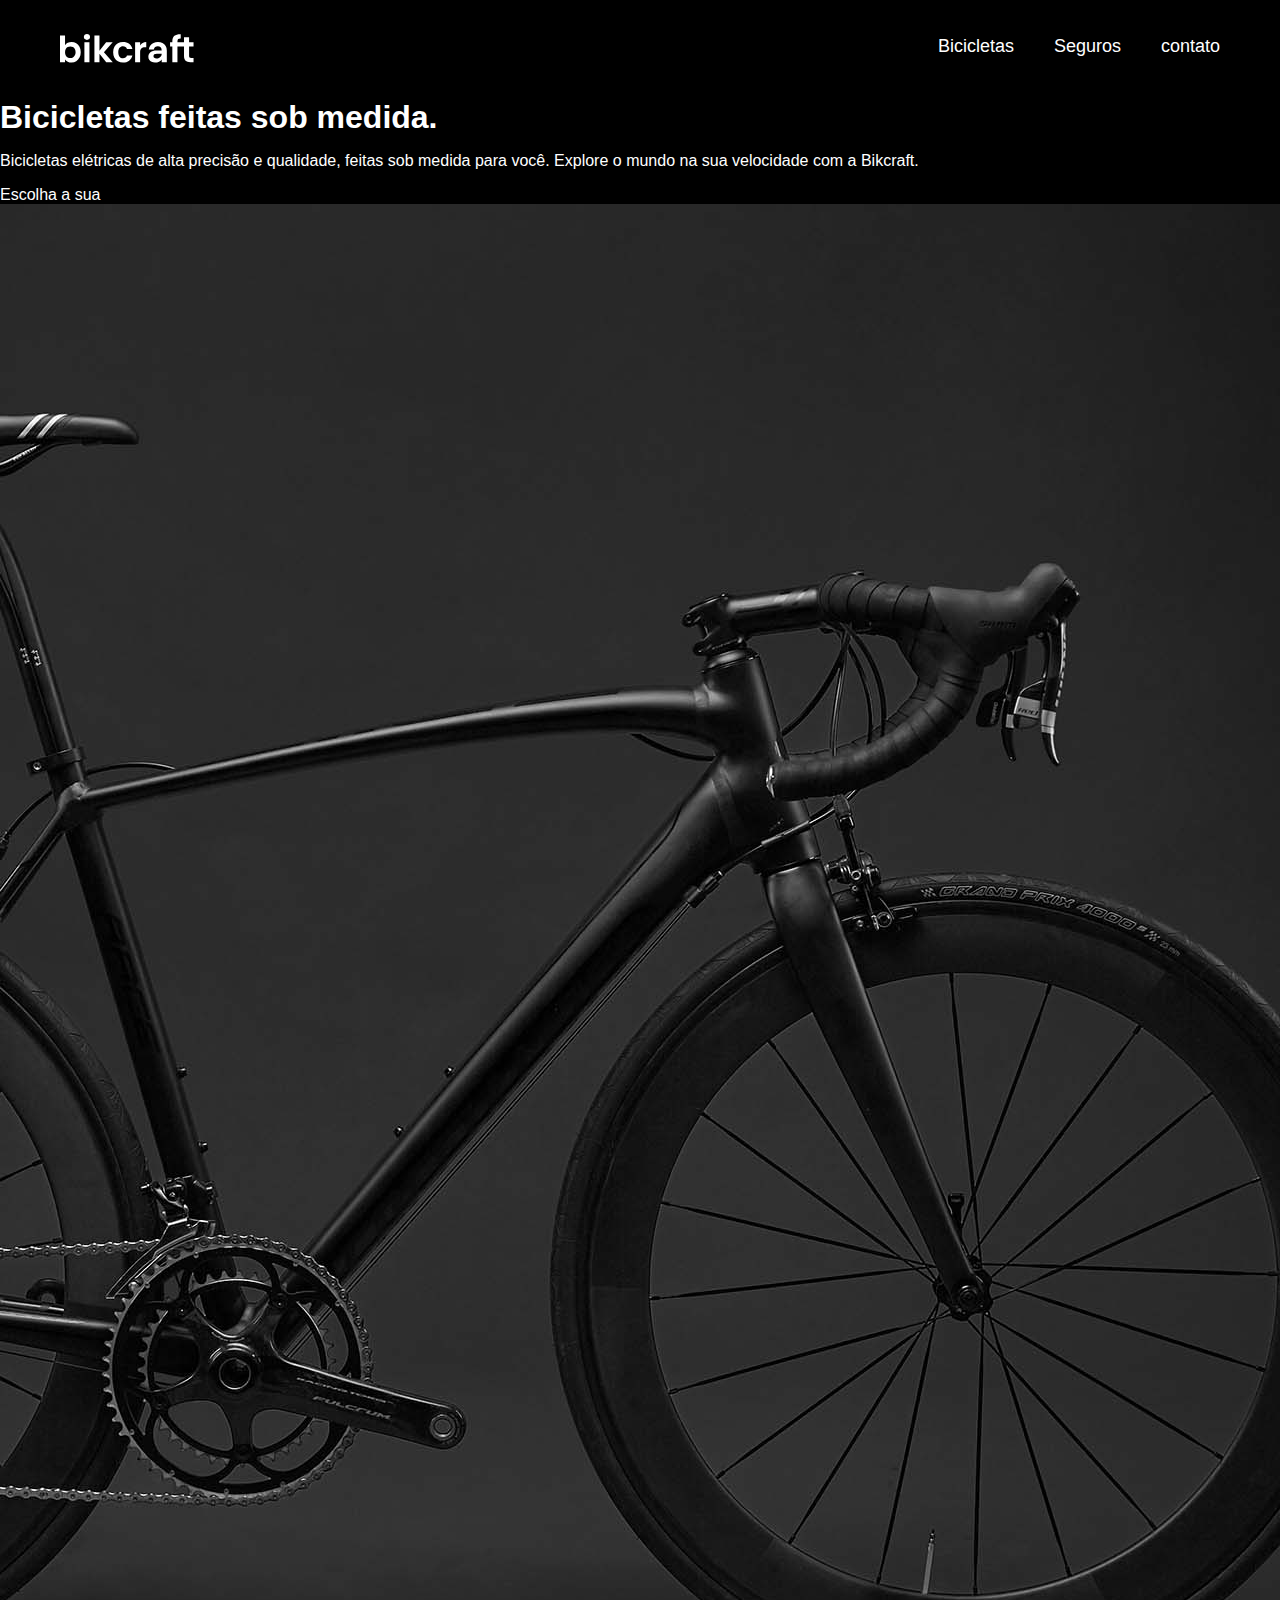
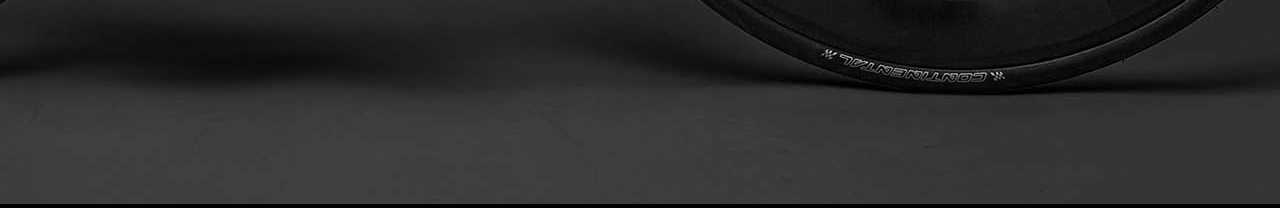
==== index.html @ ace4d719 "primeiro commit" ====
<!DOCTYPE html>
<html lang="pt-br">
<head>
    <meta charset="UTF-8">
    <meta name="viewport" content="width=device-width, initial-scale=1.0">
    <title>bikecraft</title>
    <link rel="stylesheet" href="style.css">
</head>
<body>
    <header class="header-bg">
        <div class="header">
            <a href="index.html">
                <img src="imgs/bikcraft.svg" alt="bikecraft">
            </a>
            <nav aria-label="primaria">
                <ul class="headermenu">
                    <li><a href="">Bicicletas</a></li>
                    <li><a href="">Seguros</a></li>
                    <li><a href="">contato</a></li>
                </ul>
            </nav>
        </div>
    </header>
    <main class="introducao-bg">
        <div class=introduce">
            <h1>Bicicletas feitas sob medida.</h1>
            <p>Bicicletas elétricas de alta precisão e qualidade, feitas sob medida para você. Explore o mundo na sua velocidade com a Bikcraft.</p>
            <a href="">Escolha a sua</a>
            <img src="imgs/introducao.jpg" alt="bicicleta preta">
        </div>
    </main>
</body>
</html>
---- style.css ----
body {
    margin: 0;
    padding: 0;
    font-family: Arial, Helvetica, sans-serif;
}

h1, 
ul{
    margin: 0;
}

a{
    text-decoration: none;
    color: inherit;
}

ul {
    margin: 0px;
    padding: 0px;
    list-style: none;
}

.header-bg {
    background-color: black;
}

.header {
    display: flex;
    justify-content: space-between;
    align-items: center;
    box-sizing: border-box;
    padding: 20px;
    max-width: 1200px;
    margin-left: auto;
    margin-right: auto;
}

.headermenu {
    display: flex;
    flex-wrap: wrap;
    gap: 40px;
}

.headermenu a {
    color: white;
    display: inline-block;
    padding: 16px 0px;
    text-decoration: none;
    font-size: 18px;
    transition: 2s;
}


.headermenu a:after{

    content: "";
    display: block;
    height: 2px;
    width: 0px;
    background-color: #FFBF00;
    margin-top: 4px;
    transition: 0.5s;
}

.headermenu a:hover:after{

    width: 100%;
}



@media (max-width: 1000px) {
    .header {
        flex-direction: column; 
        align-items: flex-start;
    }

    .headermenu {
        flex-direction: row;
        gap: 20px; 
    }

}

.introducao-bg{
    background-color: black;
    color: white;
}


.introduce {

    display: grid;
    grid-template-columns: 1fr 1fr;
    gap: 0px 40px;
}


.introduce p{
    
}
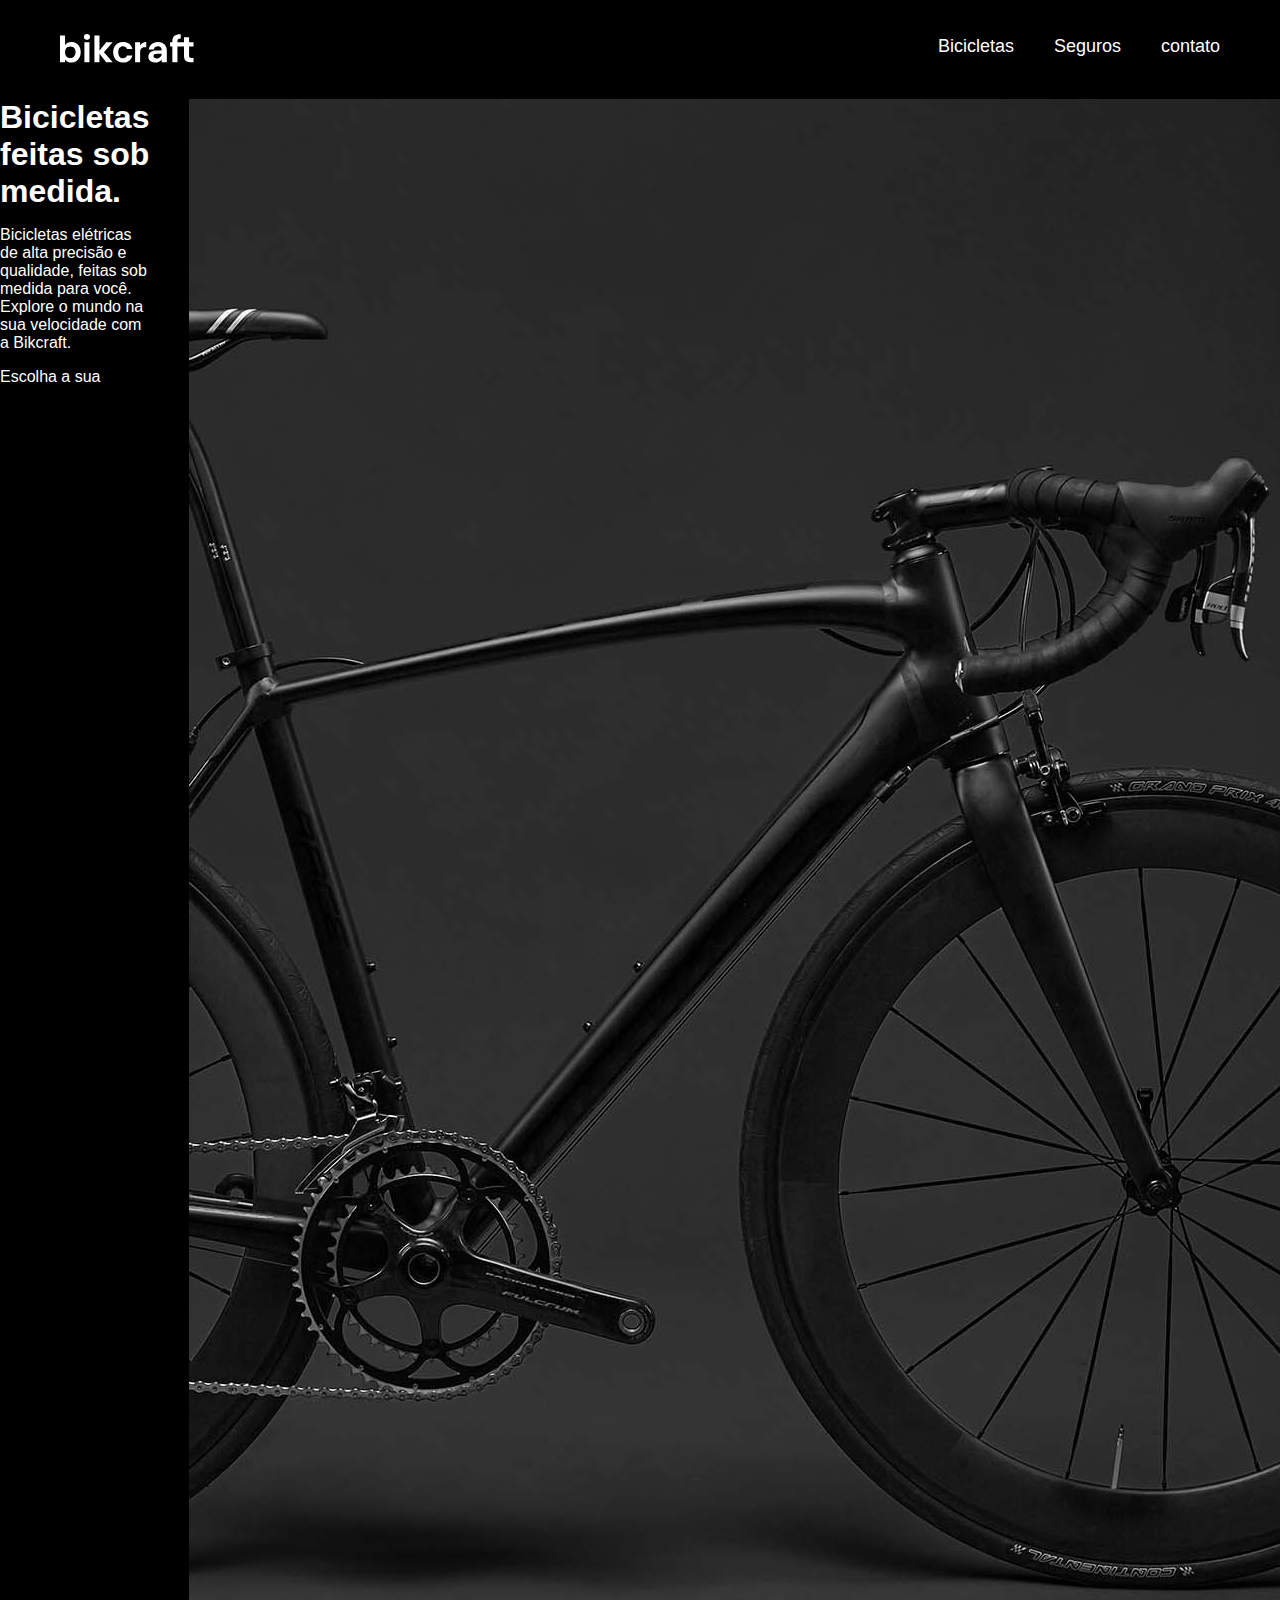
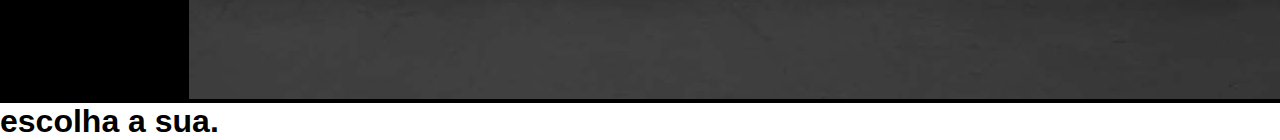
==== commit 4b34a7e2: "Update index.html" ====
--- a/index.html
+++ b/index.html
@@ -22,12 +22,19 @@
         </div>
     </header>
     <main class="introducao-bg">
-        <div class=introduce">
-            <h1>Bicicletas feitas sob medida.</h1>
+        <div class="introduce">
+            <div class="introduce-content">
+            <h1>Bicicletas feitas sob medida<span>.</span></h1>
             <p>Bicicletas elétricas de alta precisão e qualidade, feitas sob medida para você. Explore o mundo na sua velocidade com a Bikcraft.</p>
             <a href="">Escolha a sua</a>
+            </div>
+            <div>
             <img src="imgs/introducao.jpg" alt="bicicleta preta">
-        </div>
+            </div>
+      </div>       
     </main>
+
+    <h1 class="bigtext">escolha a sua.</h1>
+
 </body>
-</html>+</html>
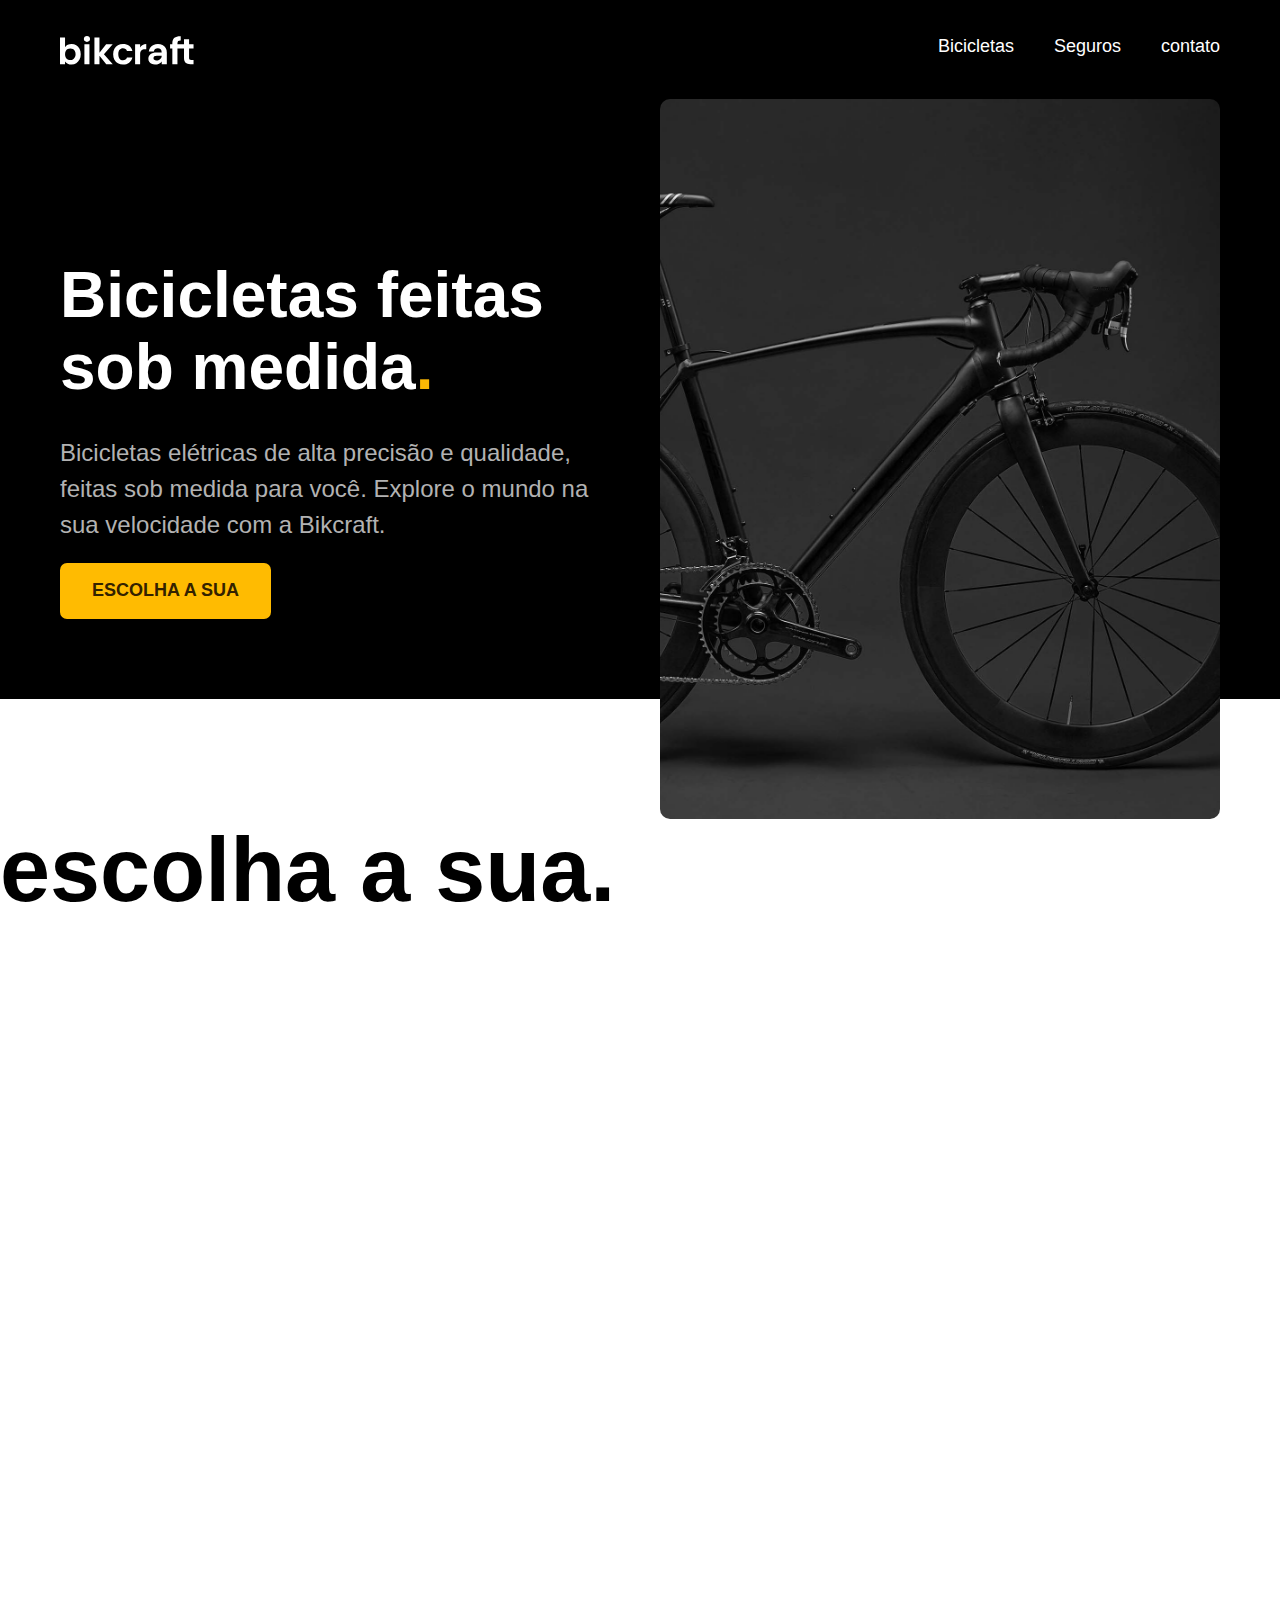
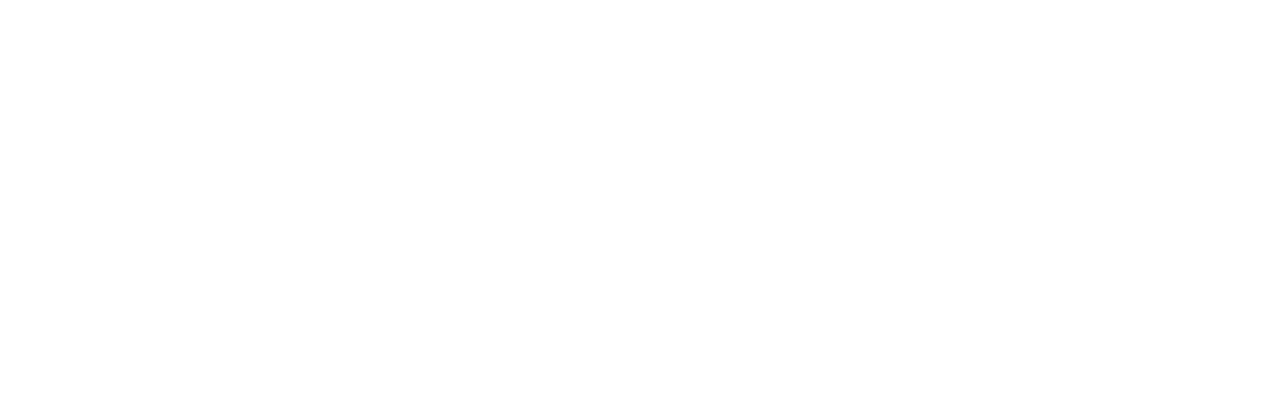
==== commit ec0db4c1: "Update index.html" ====
--- a/index.html
+++ b/index.html
@@ -33,8 +33,8 @@
             </div>
       </div>       
     </main>
-
+      <article>
     <h1 class="bigtext">escolha a sua.</h1>
-
+      </article>
 </body>
 </html>
--- a/style.css
+++ b/style.css
@@ -2,11 +2,13 @@
     margin: 0;
     padding: 0;
     font-family: Arial, Helvetica, sans-serif;
+    height: 2000px;
 }
 
 h1, 
-ul{
-    margin: 0;
+ul,
+p{
+    margin: 0px;
 }
 
 a{
@@ -23,7 +25,11 @@
 .header-bg {
     background-color: black;
 }
+img{
+    max-width: 100%;
+    display: block;
 
+}
 .header {
     display: flex;
     justify-content: space-between;
@@ -85,6 +91,7 @@
 .introducao-bg{
     background-color: black;
     color: white;
+    box-shadow: inset 0 -120px rgb(255, 255, 255);
 }
 
 
@@ -93,9 +100,74 @@
     display: grid;
     grid-template-columns: 1fr 1fr;
     gap: 0px 40px;
+    max-width: 1200px;
+    box-sizing: border-box;
+    padding-left: 20px;
+    padding-right: 20px;
+    margin-right: auto;
+    margin-left: auto;
+}
+
+.introduce p 
+.introduce p{
+
+    grid-column: 1;
+}
+
+.introduce img{
+    grid-row: 1/3;
+    grid-column:2 ;
+    border-radius: 10px;
+}
+
+.introduce img{
+    
+    height: 100%;
+    object-fit: cover;
+}
+
+.introducao-img{
+    margin-bottom: -120px;
 }
 
 
+.introduce-content{
+    align-self: end;
+    padding-bottom: 200px;
+    margin-top: 160px;
+}
+
+.introduce h1{
+    margin-bottom: 32px;
+    font-size: 64px;
+    line-height: 1.125;
+}
+
+.introduce span{
+    color: #FBB704;
+}
+
 .introduce p{
-    
+    margin-bottom: 20px;
+    font-size: 24px;
+    line-height: 1.5;
+    color: #B2B2B2;
 }
+
+.introduce a{
+
+    display: inline-block;
+    padding: 16px 32px;
+    background-color: #FFBB01;
+    border-radius: 7px;
+    color: #332200;
+    box-shadow:  0 1px 2px 0px rgb(0,0,0,0.1);
+    text-transform: uppercase;
+    font-size: 18px;
+    line-height: 1.33;
+    font-weight: bold;
+}
+
+.bigtext{
+    font-size: 90px;
+}
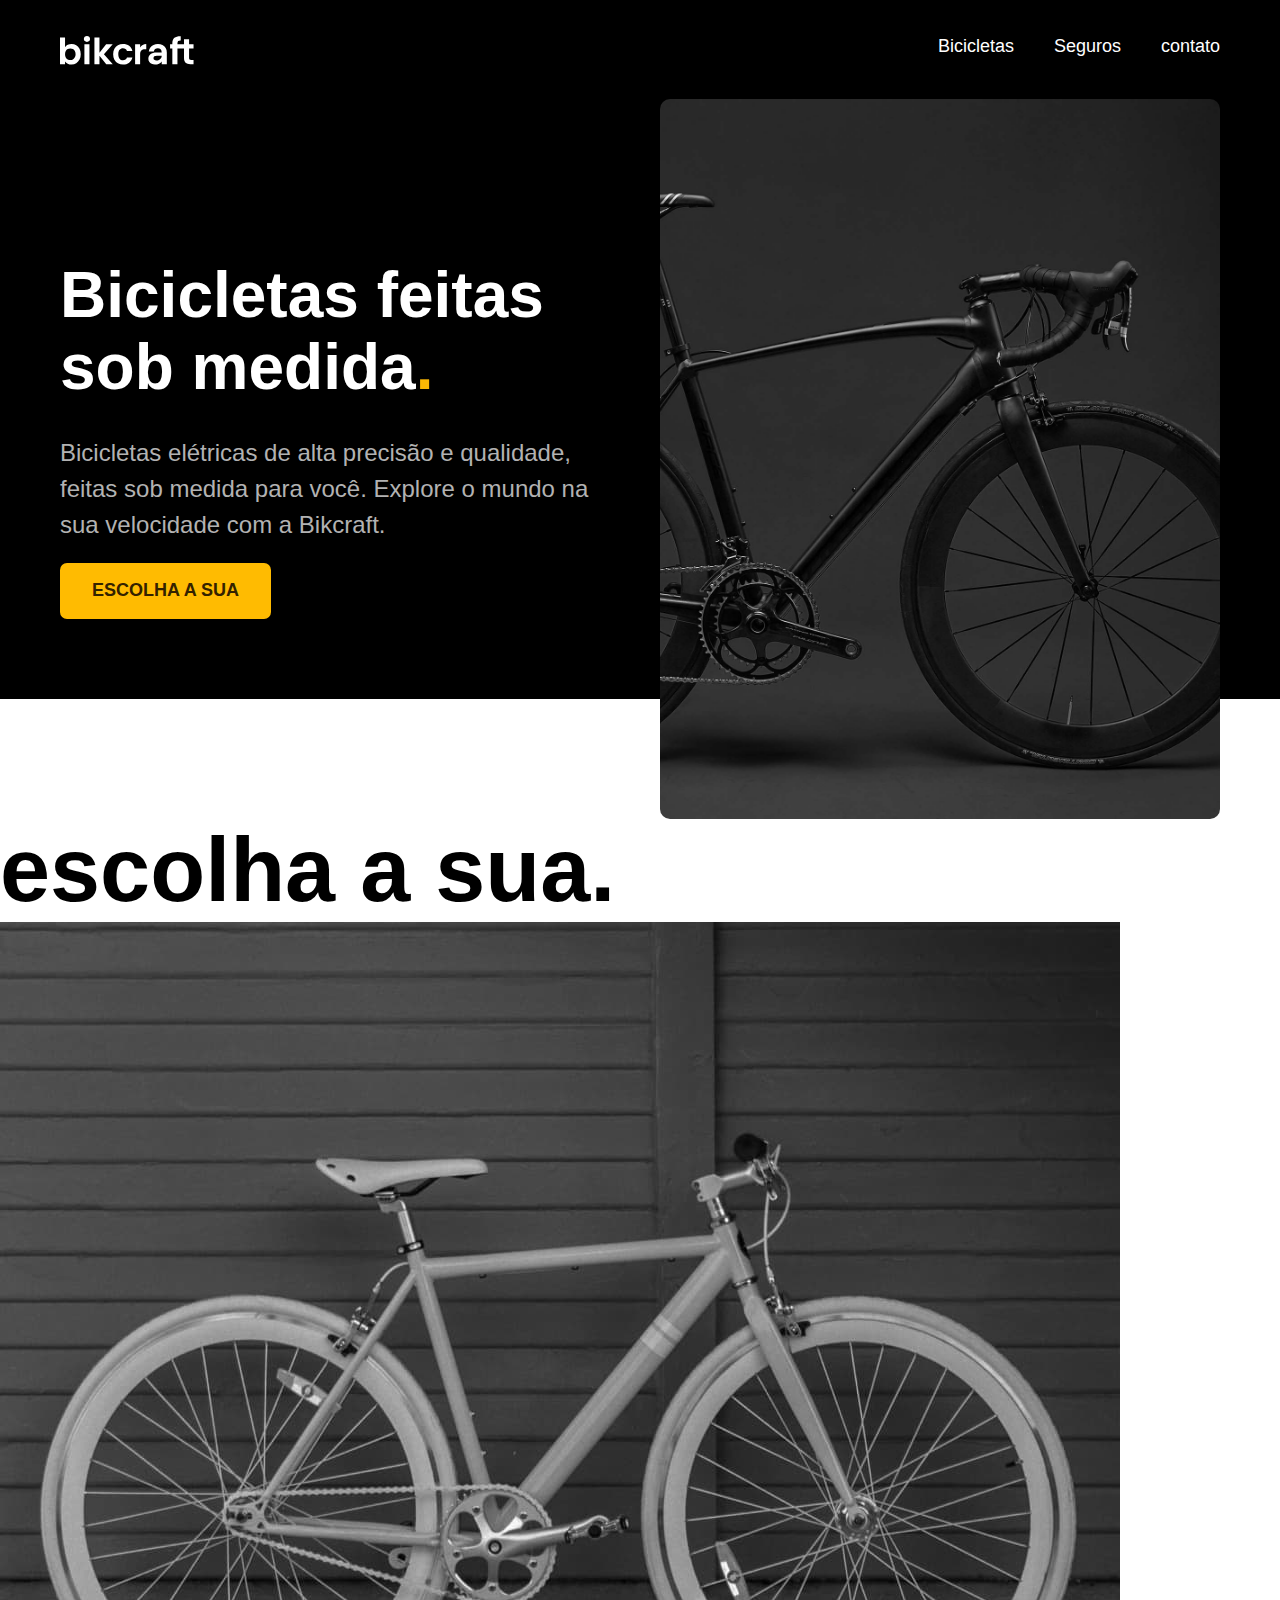
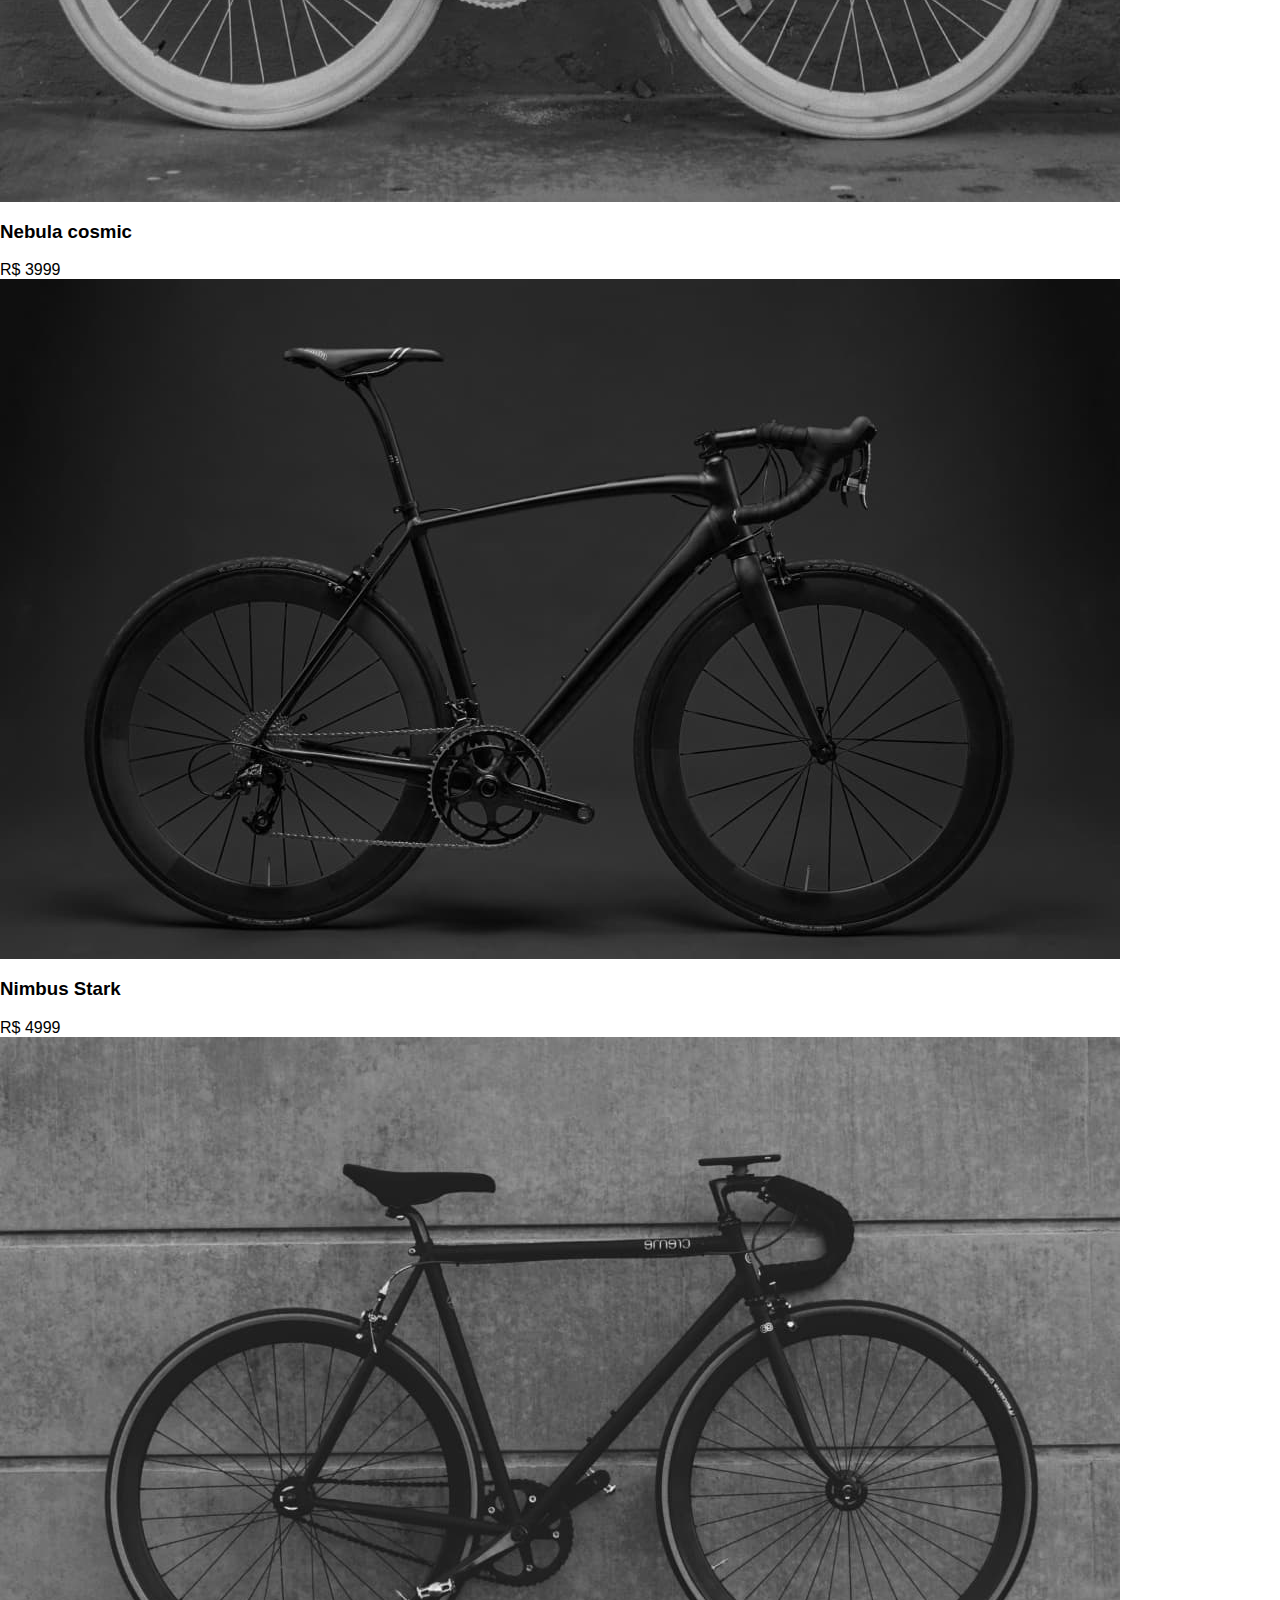
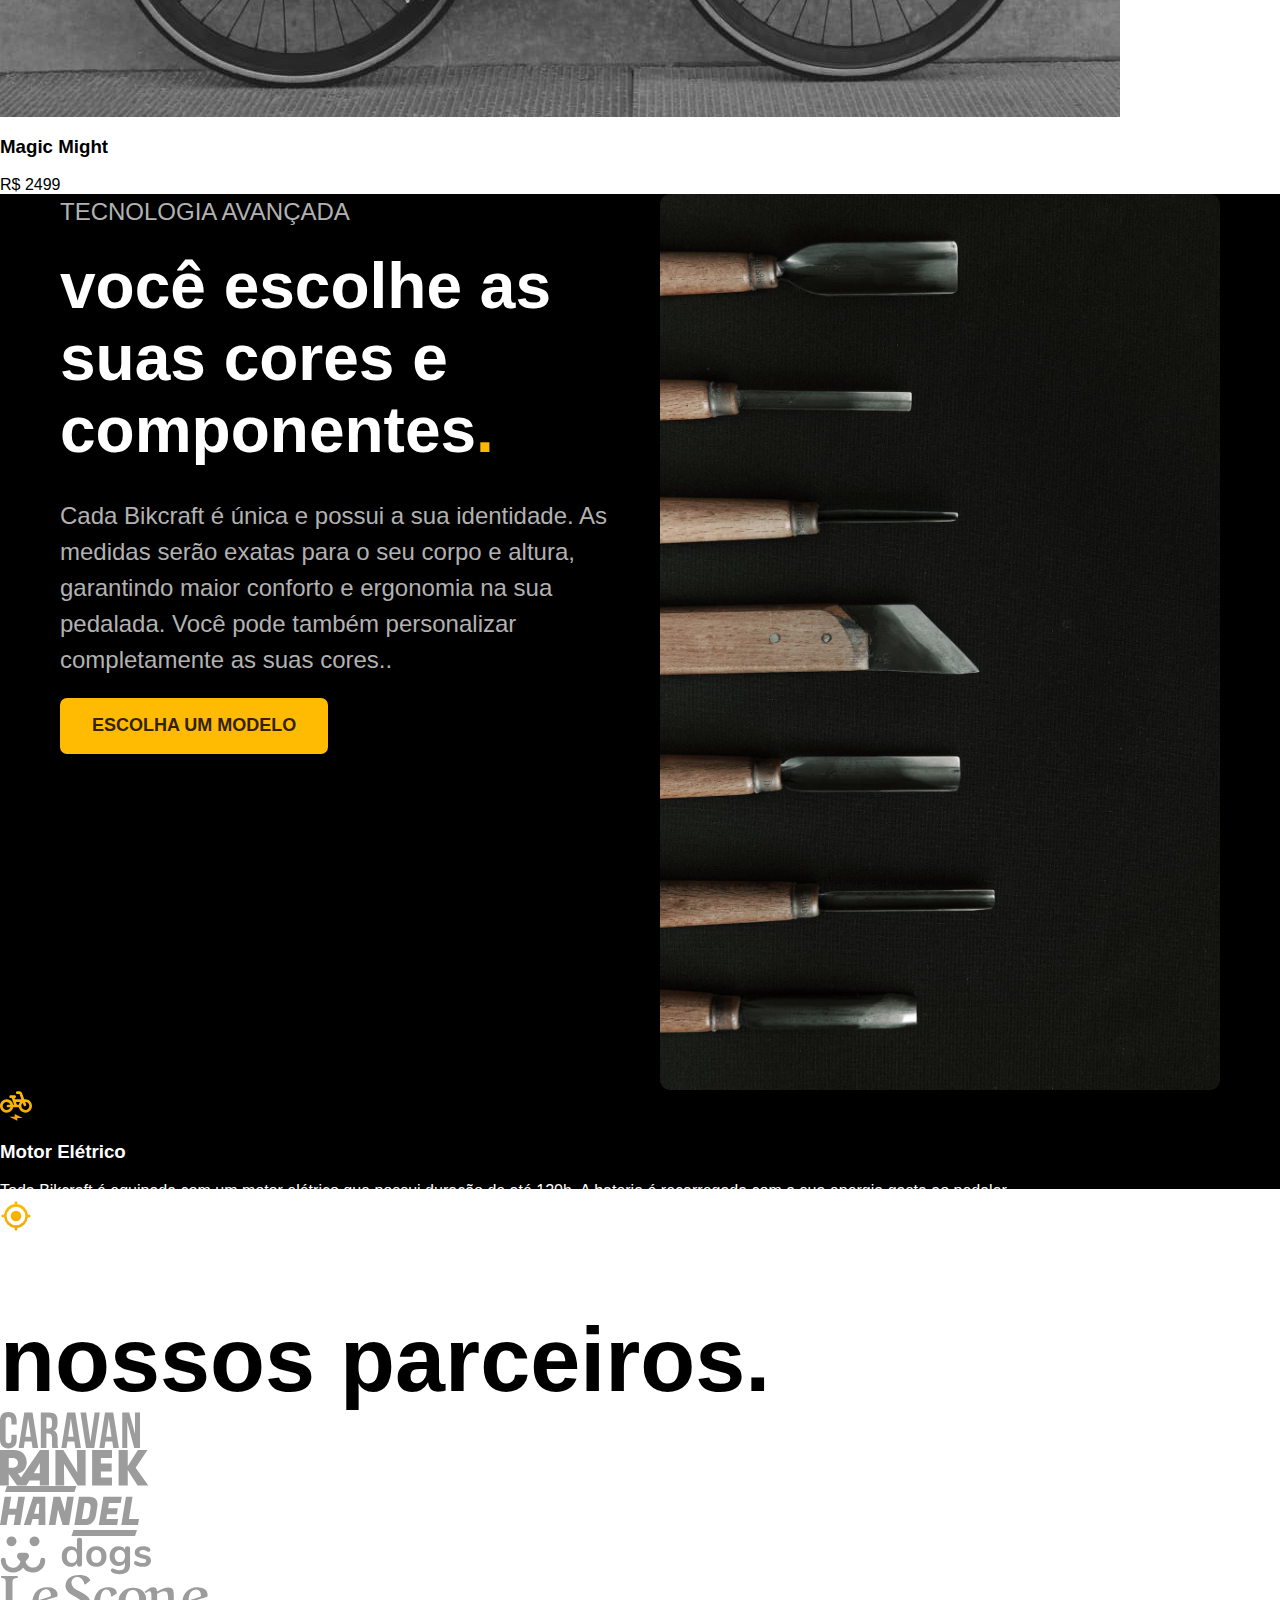
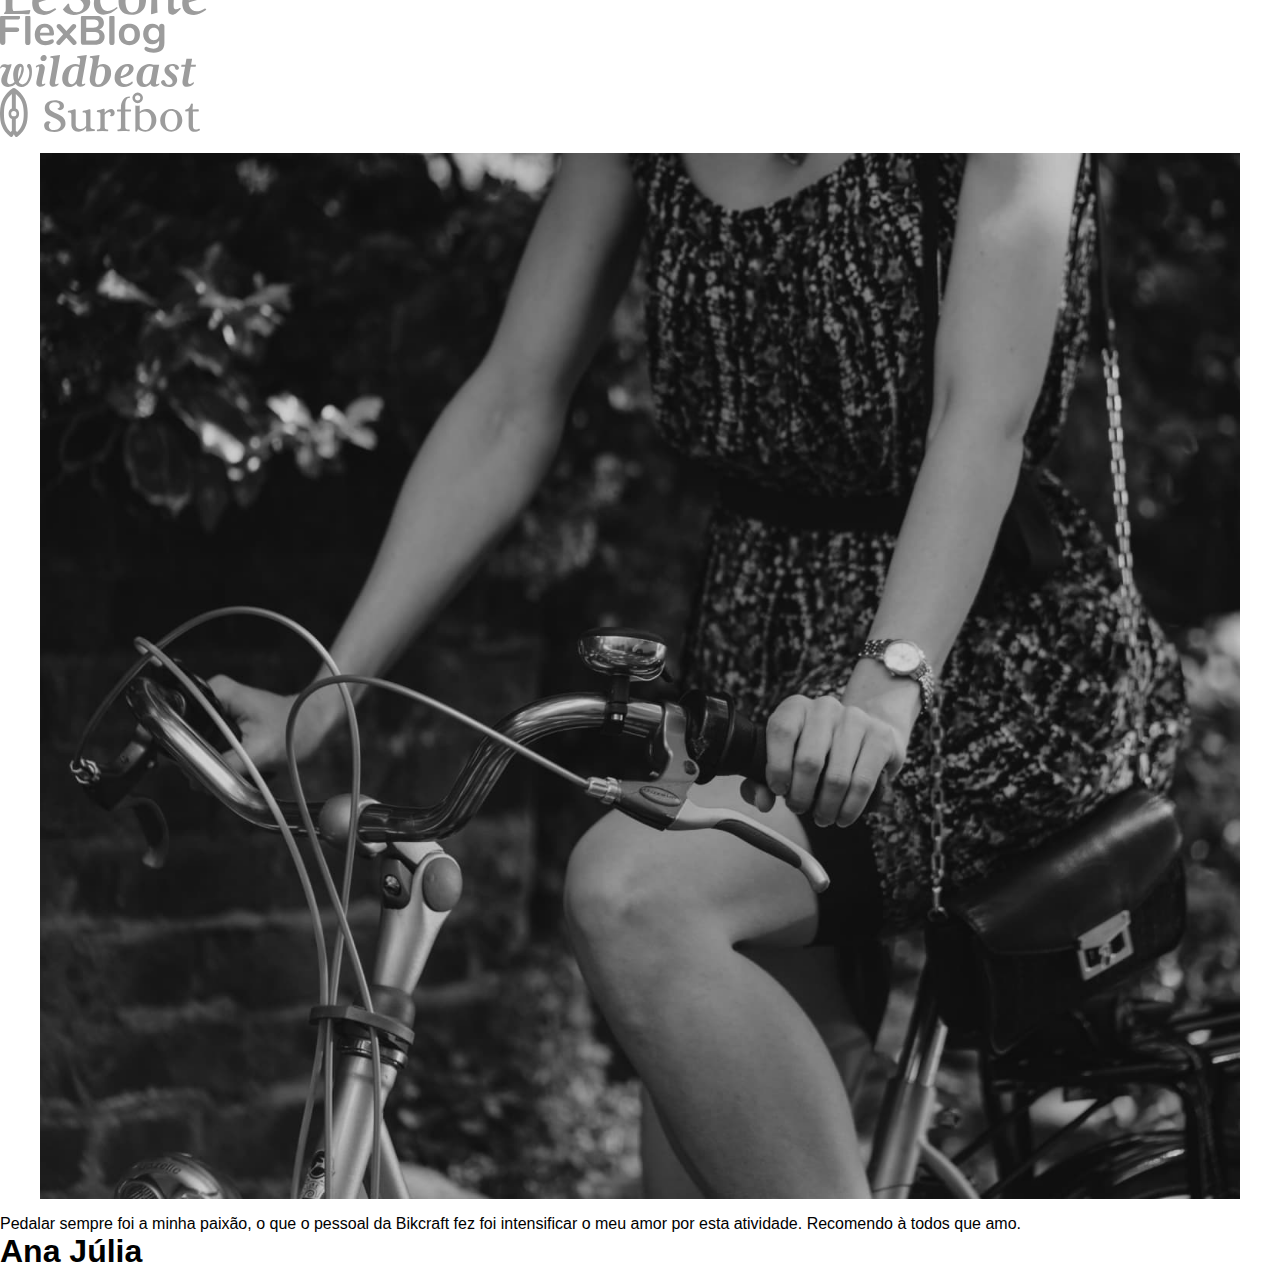
==== commit 9d6d0e9e: "update pagina inicial" ====
--- a/index.html
+++ b/index.html
@@ -34,7 +34,85 @@
       </div>       
     </main>
       <article>
-    <h1 class="bigtext">escolha a sua.</h1>
+    <h1 class="bigtext">escolha a sua<span>.</span></h1>
       </article>
+      <div class="bicicletas">
+      <ul>
+        <li>
+            <a href="#">
+                <img src="/imgs/nimbus3.jpg" alt="bicicleta preta magic" >
+                <h3 class="mediantext"><span></span>Nebula cosmic</h3>
+                <span class="font-2-m cor-8">R$ 3999</span>
+            </a>
+        </li>
+      </ul>
+      <ul>
+        <li>
+            <a href="#">
+                <img src="/imgs/nimbus.jpg" alt="bicicleta preta magic" >
+                <h3 class="mediantext"><span></span>Nimbus Stark</h3>
+                <span class="font-2-m cor-8">R$ 4999</span>
+            </a>
+        </li>
+      </ul>
+      <ul>
+        <li>
+            <a href="#">
+                <img src="/imgs/magic.jpg" alt="bicicleta preta magic" >
+                <h3 class="mediantext"><span></span>Magic Might</h3>
+                <span class="font-2-m cor-8">R$ 2499</span>
+            </a>
+        </li>
+      </ul>
+    </div>
+    <div class="tecavancada">
+        <main class="introducao-bg">
+            <div class="introduce">
+                <div class="introduce-contenttec">
+                <p>TECNOLOGIA AVANÇADA</p>
+                <h1>você escolhe as suas cores e componentes<span>.</span></h1>
+                <p>Cada Bikcraft é única e possui a sua identidade. As medidas serão exatas para o seu corpo e altura, garantindo maior conforto e ergonomia na sua pedalada. Você pode também personalizar completamente as suas cores..</p>
+                <a href="">ESCOLHA UM MODELO</a>
+                </div>
+                <div>
+                <img src="imgs/tecnologia.jpg" alt="bicicleta preta">
+                </div>    
+          </div>   
+          <div class="features-container">
+            <div class="feature">
+                <img src="imgs/eletrica.svg" alt="Motor Elétrico">
+                <h3>Motor Elétrico</h3>
+                <p>
+                    Toda Bikcraft é equipada com um motor elétrico que possui duração de até 120h. A bateria é recarregada com a sua energia gasta ao pedalar.
+                </p>
+            </div>
+            <div class="feature">
+                <img src="imgs/rastreador.svg" alt="Rastreador">
+                <h3>Rastreador</h3>
+                <p>
+                    Sabemos o quão preciosa é a sua Bikcraft, por isso adicionamos rastreadores e sistemas anti-furto para garantir o seu sossego.
+                </p>
+            </div>
+        </div>        
+        </main>
+    </div>
+    <h1 class="bigtext">nossos parceiros<span>.</span></h1>
+    <div class="image-gallery">
+        <img src="imgs/caravan.svg" alt="Caravan">
+        <img src="imgs/ranek.svg" alt="Ranek">
+        <img src="imgs/handel.svg" alt="Handel">
+        <img src="imgs/dogs.svg" alt="Dogs">
+        <img src="imgs/lescone.svg" alt="Lescone">
+        <img src="imgs/flexblog.svg" alt="Flexblog">
+        <img src="imgs/wildbeast.svg" alt="Wildbeast">
+        <img src="imgs/surfbot.svg" alt="Surfbot">
+    </div>
+    <div class="depoimento">
+        <figure>
+            <img src="imgs/depoimento.jpg" alt="mulher em uma bicicleta">
+        </figure>
+        <p>Pedalar sempre foi a minha paixão, o que o pessoal da Bikcraft fez foi intensificar o meu amor por esta atividade. Recomendo à todos que amo.</p>
+        <h1>Ana Júlia</h1>
+    </div>
 </body>
 </html>
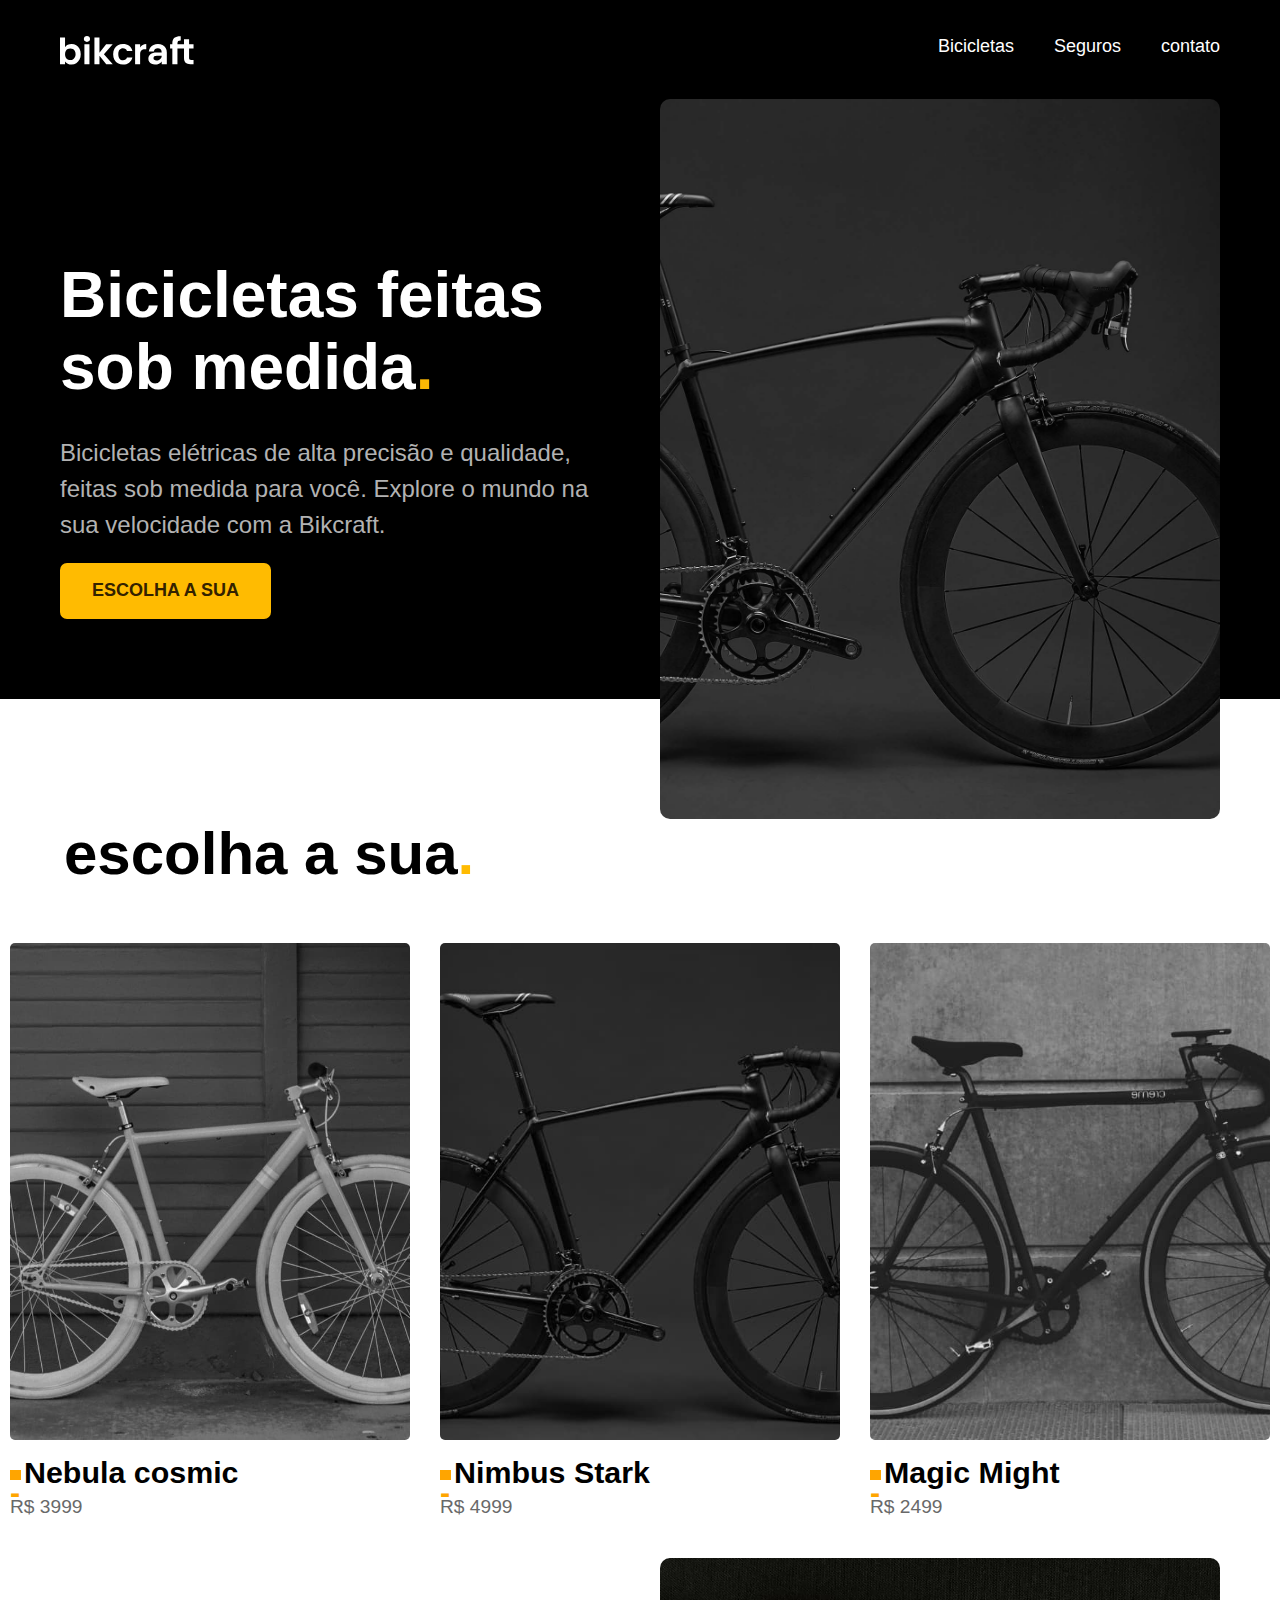
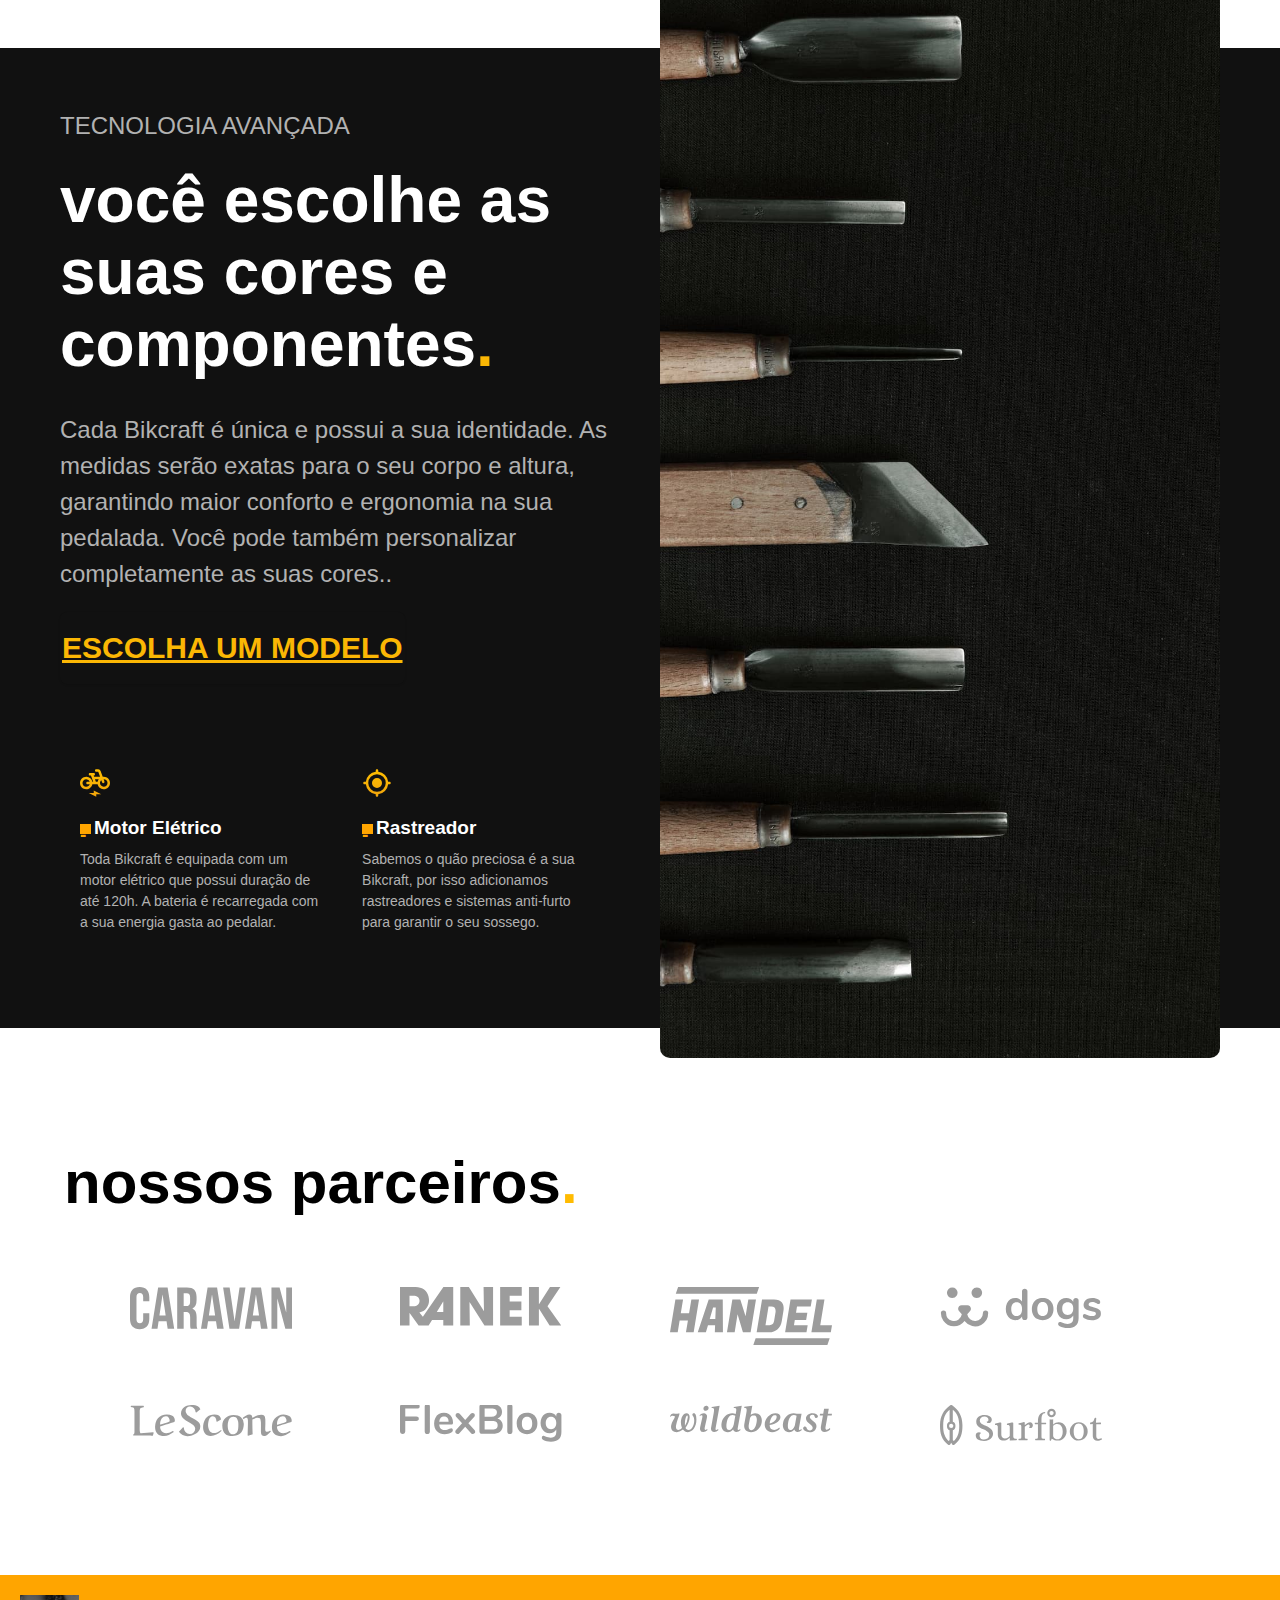
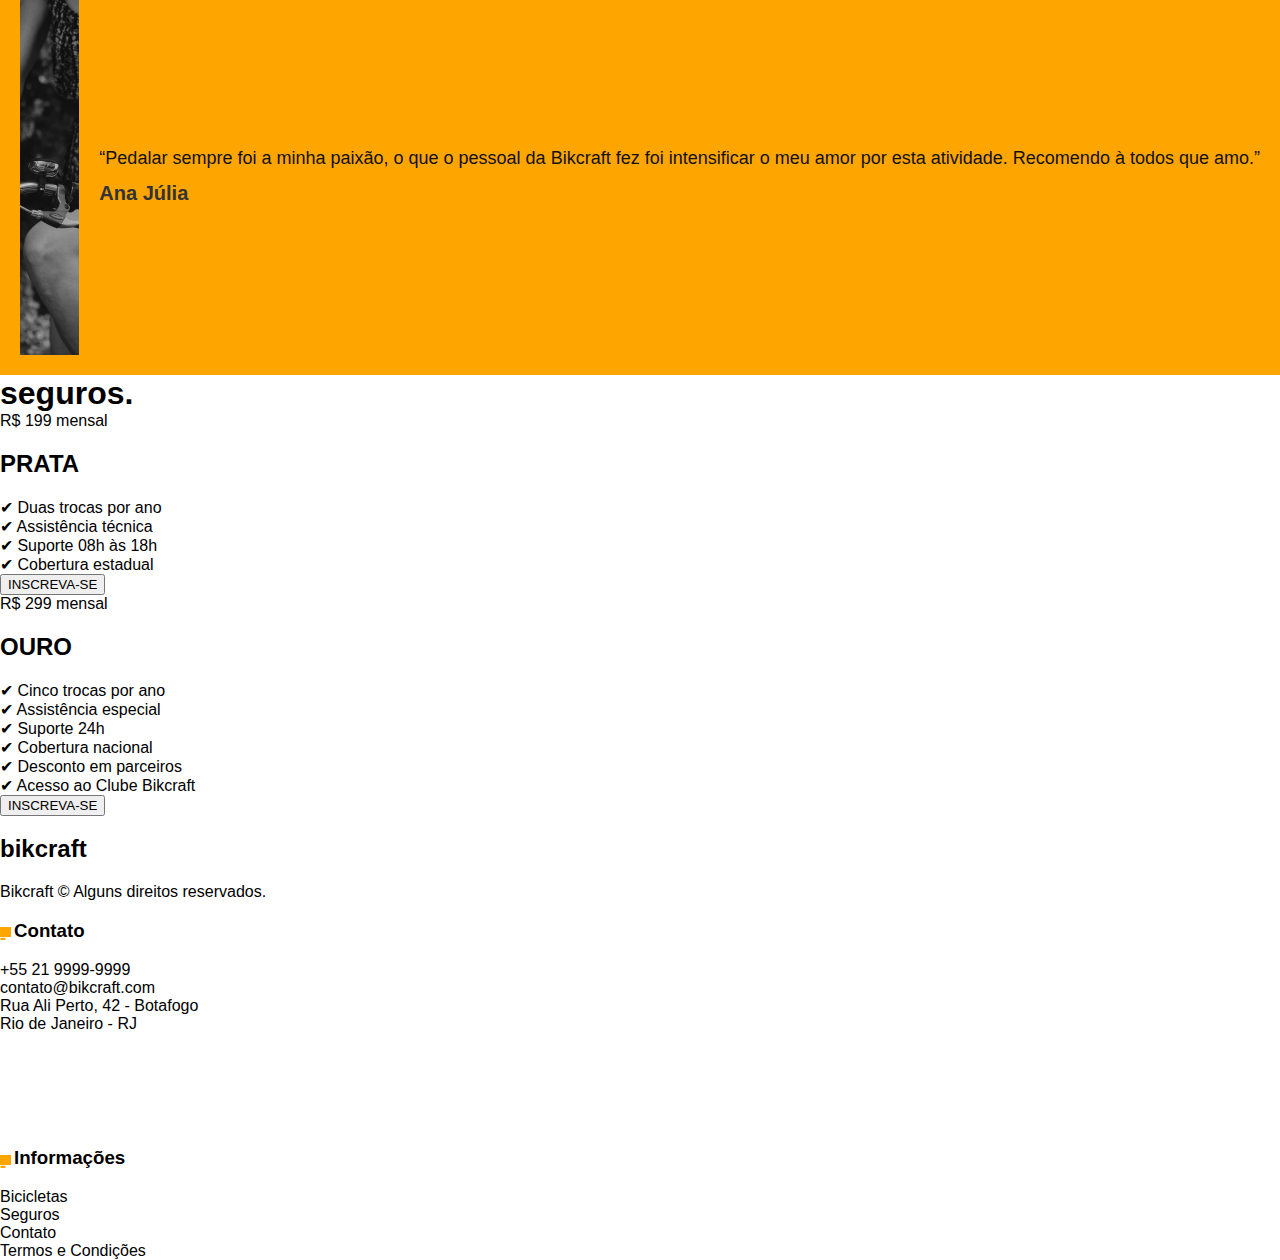
==== commit 20b19269: "Update index.html" ====
--- a/index.html
+++ b/index.html
@@ -109,10 +109,76 @@
     </div>
     <div class="depoimento">
         <figure>
-            <img src="imgs/depoimento.jpg" alt="mulher em uma bicicleta">
+            <img src="imgs/depoimento.jpg" alt="mulher em uma bicicleta" >
         </figure>
-        <p>Pedalar sempre foi a minha paixão, o que o pessoal da Bikcraft fez foi intensificar o meu amor por esta atividade. Recomendo à todos que amo.</p>
-        <h1>Ana Júlia</h1>
-    </div>
+        <div class="texto">
+            <p>“Pedalar sempre foi a minha paixão, o que o pessoal da Bikcraft fez foi intensificar o meu amor por esta atividade. Recomendo à todos que amo.”</p>
+            <h1>Ana Júlia</h1>
+        </div>
+    </div>    
+    <section class="planos">
+        <h1 class="titulo">seguros<span>.</span></h1>
+        <div class="container">
+            <div class="plano prata">
+                <p class="preco">R$ 199 <span>mensal</span></p>
+                <h2>PRATA</h2>
+                <ul>
+                    <li><span>✔</span> Duas trocas por ano</li>
+                    <li><span>✔</span> Assistência técnica</li>
+                    <li><span>✔</span> Suporte 08h às 18h</li>
+                    <li><span>✔</span> Cobertura estadual</li>
+                </ul>
+
+                <button class="botao">INSCREVA-SE</button>
+            </div>
+            <div class="plano ouro">
+                <p class="preco">R$ 299 <span>mensal</span></p>
+                <h2>OURO</h2>
+                
+                <ul>
+                    <li><span>✔</span> Cinco trocas por ano</li>
+                    <li><span>✔</span> Assistência especial</li>
+                    <li><span>✔</span> Suporte 24h</li>
+                    <li><span>✔</span> Cobertura nacional</li>
+                    <li><span>✔</span> Desconto em parceiros</li>
+                    <li><span>✔</span> Acesso ao Clube Bikcraft</li>
+                </ul>
+                
+                <button class="botao destaque">INSCREVA-SE</button>
+            </div>
+        </div>
+    </section>
+    <footer class="footer">
+        <link rel="stylesheet" href="footer.css">
+        <div class="container2">
+          <div class="footer-section">
+            <h2 class="footer-logo">bikcraft</h2>
+            <p>Bikcraft © Alguns direitos reservados.</p>
+          </div>
+          <div class="footer-section">
+            <h3>Contato</h3>
+            <ul>
+              <li>+55 21 9999-9999</li>
+              <li><a href="mailto:contato@bikcraft.com">contato@bikcraft.com</a></li>
+              <li>Rua Ali Perto, 42 - Botafogo</li>
+              <li>Rio de Janeiro - RJ</li>
+            </ul>
+            <div class="social-icons">
+              <a href="#"><img src="imgs/instagram.svg" alt="Instagram"></a>
+              <a href="#"><img src="imgs/facebook.svg" alt="Facebook"></a>
+              <a href="#"><img src="imgs/youtube.svg" alt="YouTube"></a>
+            </div>
+          </div>
+          <div class="footer-section">
+            <h3>Informações</h3>
+            <ul>
+              <li><a href="#">Bicicletas</a></li>
+              <li><a href="#">Seguros</a></li>
+              <li><a href="#">Contato</a></li>
+              <li><a href="#">Termos e Condições</a></li>
+            </ul>
+          </div>
+        </div>
+      </footer> 
 </body>
 </html>
--- a/style.css
+++ b/style.css
@@ -5,7 +5,7 @@
     height: 2000px;
 }
 
-h1, 
+h1,  
 ul,
 p{
     margin: 0px;
@@ -87,7 +87,6 @@
     }
 
 }
-
 .introducao-bg{
     background-color: black;
     color: white;
@@ -169,5 +168,279 @@
 }
 
 .bigtext{
-    font-size: 90px;
-}
+    font-size: 70px;
+    margin-left: 5%;
+}
+
+.bigtext span{
+    color:#FFBB01;
+}   
+.font-xx1{
+    font-size: 4rem;
+    line-height: 1.125;
+    font-weight: 600;
+    
+}
+
+.mediantext{
+    font-size: 24px;
+    line-height: 1.5;
+    font-weight: 400;
+}
+.bicicletas {
+    display: flex; 
+    justify-content: center; 
+    gap: 30px; 
+    flex-wrap: wrap; 
+    margin-top: 55px;
+  }
+  
+  .bicicletas ul {
+    list-style: none; 
+    padding: 0;
+    margin: 0;
+  }
+  
+  .bicicletas img {
+    width: 100%; /* Ocupa toda a largura do contêiner pai */
+    width: 400px;
+    height: 497px;
+    object-fit: cover; /* Corta a imagem se necessário */
+    border-radius: 5px; /* (Opcional) Bordas arredondadas */
+  }
+  
+  .mediantext {
+    font-weight: bold; 
+    font-size: 1.9rem;
+    margin-top: 10px; 
+  }
+  
+  .font-2-m {
+    display: block; 
+    margin-top: -30px;
+    font-size: 1.2rem; 
+    
+  }
+  
+  span.font-2-m {
+    color: rgb(105, 105, 105);
+  }
+  
+  h3::before {
+    content: "-"; 
+    color: orange; 
+    background-color: orange;
+    display: inline-block; 
+    width: 11px;
+    height: 10px; 
+    margin-right: 3px; 
+    transition: width 0.3s ease; 
+    vertical-align: middle; 
+  }
+  
+  h3:hover::before {
+    width: 30px; /* Largura ao passar o mouse */
+  }
+
+.tecavancada {
+    background-color:#111111;
+    color: white;
+}
+
+.tecavancada .introducao-bg {
+    background-color:#111111;
+    box-shadow: inset 0 -120px rgb(255, 255, 255);
+    margin-top: 130px;
+    height: 1100px;
+}
+
+.tecavancada .introduce {
+    display: grid;
+    grid-template-columns: 1fr 1fr;
+    gap: 0px 40px;
+    max-width: 1200px;
+    box-sizing: border-box;
+    padding-left: 20px;
+    padding-right: 20px;
+    margin: 0 auto;
+}
+
+.tecavancada .introduce-contenttec {
+    align-self: stretch;
+    padding-bottom: 200px;
+    margin-top: 60px    
+}
+
+.tecavancada .introduce h1 { 
+    margin-bottom: 32px;
+    font-size: 64px;
+    line-height: 1.125;
+}
+
+.tecavancada .introduce h1 span {
+    color: #FBB704;
+}
+
+.tecavancada .introduce p {
+    margin-bottom: 20px;
+    font-size: 24px;
+    line-height: 1.5;
+    color: #B2B2B2;
+}
+
+.tecavancada .introduce a {
+    display: inline-block;
+    text-decoration:underline;
+    padding: 16px 2px;
+    background-color:#111111;
+    border-radius: 7px;
+    color: #FBB704;
+    box-shadow: 0 1px 2px 0px rgb(0, 0, 0, 0.1);
+    text-transform: uppercase;
+    font-size: 30px;
+    line-height: 1.33;
+}
+
+.tecavancada .introduce a:hover{
+    color: #ffffff;
+}
+
+.tecavancada .introduce img {
+    grid-row: 1 / 3;
+    grid-column: 2;
+    border-radius: 10px;
+    height: 100%;
+    height: 1100px;
+    object-fit: cover;
+    margin-top: -90px;
+}
+
+
+
+.bigtext {
+    font-size: 70px;
+    margin-left: 5%;
+}
+
+.bigtext span {
+    color: #FFBB01;
+}
+
+
+.features-container {
+    display: flex;
+    justify-content: space-between;
+    align-items: flex-start;
+    gap: 40px;
+    padding: 40px;
+    border-radius: 10px;
+    max-width: 500px;
+    margin-top: -330px;
+    margin-left: 40px;
+    
+}
+
+.feature {
+    text-align: left;
+    color: #fff;
+}
+
+.feature img {
+    width: 30px;
+    margin-bottom: 10px;
+}
+
+.feature h3 {
+    font-size: 19px;
+    margin-bottom: 10px;
+    color: #ffffff; 
+    font-weight: bold;
+}
+
+.feature p {
+    font-size: 14px;
+    line-height: 1.5;
+    color: #B2B2B2; 
+}
+
+.bigtext {
+  margin-bottom: 40px;
+  font-size: 60px;
+}
+
+.bigtext span {
+    color: #FFBB01;
+}
+
+.image-gallery {
+    display: grid;
+    grid-template-columns: repeat(4, 1fr); 
+    padding: 100px; 
+    margin-top: -100px;
+}
+
+.image-gallery img {
+    width: 60%;
+    height: auto;
+    padding: 30px;
+    background-color: transparent; /
+    box-sizing: border-box;
+}
+
+@media (max-width: 1200px) {
+    .image-gallery {
+        grid-template-columns: repeat(3, 1fr); /* 3 colunas em telas menores */
+    }
+}
+
+@media (max-width: 900px) {
+    .image-gallery {
+        grid-template-columns: repeat(2, 1fr); /* 2 colunas em telas ainda menores */
+    }
+}
+
+@media (max-width: 600px) {
+    .image-gallery {
+        grid-template-columns: 2fr; /* 1 coluna em telas pequenas */
+    }
+}
+
+.depoimento {
+    display: flex; 
+    align-items: center; /* Centraliza verticalmente os itens */
+    justify-content: space-between; /* Espaço entre a imagem e o depoimento */
+    width: 100%;
+    height: 400px;
+    background-color: orange;
+    padding: 20px; /* Espaçamento interno */
+    box-sizing: border-box; /* Inclui padding no tamanho total */
+    gap: 20px; /* Espaçamento entre a imagem e o depoimento */
+}
+
+.depoimento figure {
+    flex: 1; 
+    margin: 0; 
+    height: 100%; 
+}
+
+.depoimento img {
+    width: 100%; 
+    height: 100%; 
+    object-fit: cover; 
+
+}
+
+.depoimento p {
+    flex: 1; /* Ocupa 50% do espaço */
+    font-size: 18px; /* Ajusta o tamanho da fonte */
+    line-height: 1.5; /* Espaçamento entre linhas */
+    color: #111111; /* Cor do texto */
+    margin: 0 0 10px; /* Margem inferior para separar do nome */
+}
+
+.depoimento h1 {
+    font-size: 20px; /* Ajusta o tamanho do nome */
+    color: #333333; /* Cor mais escura para contraste */
+    margin: 0; /* Remove margem padrão */
+    text-align: left; /* Alinha o nome à esquerda */
+}
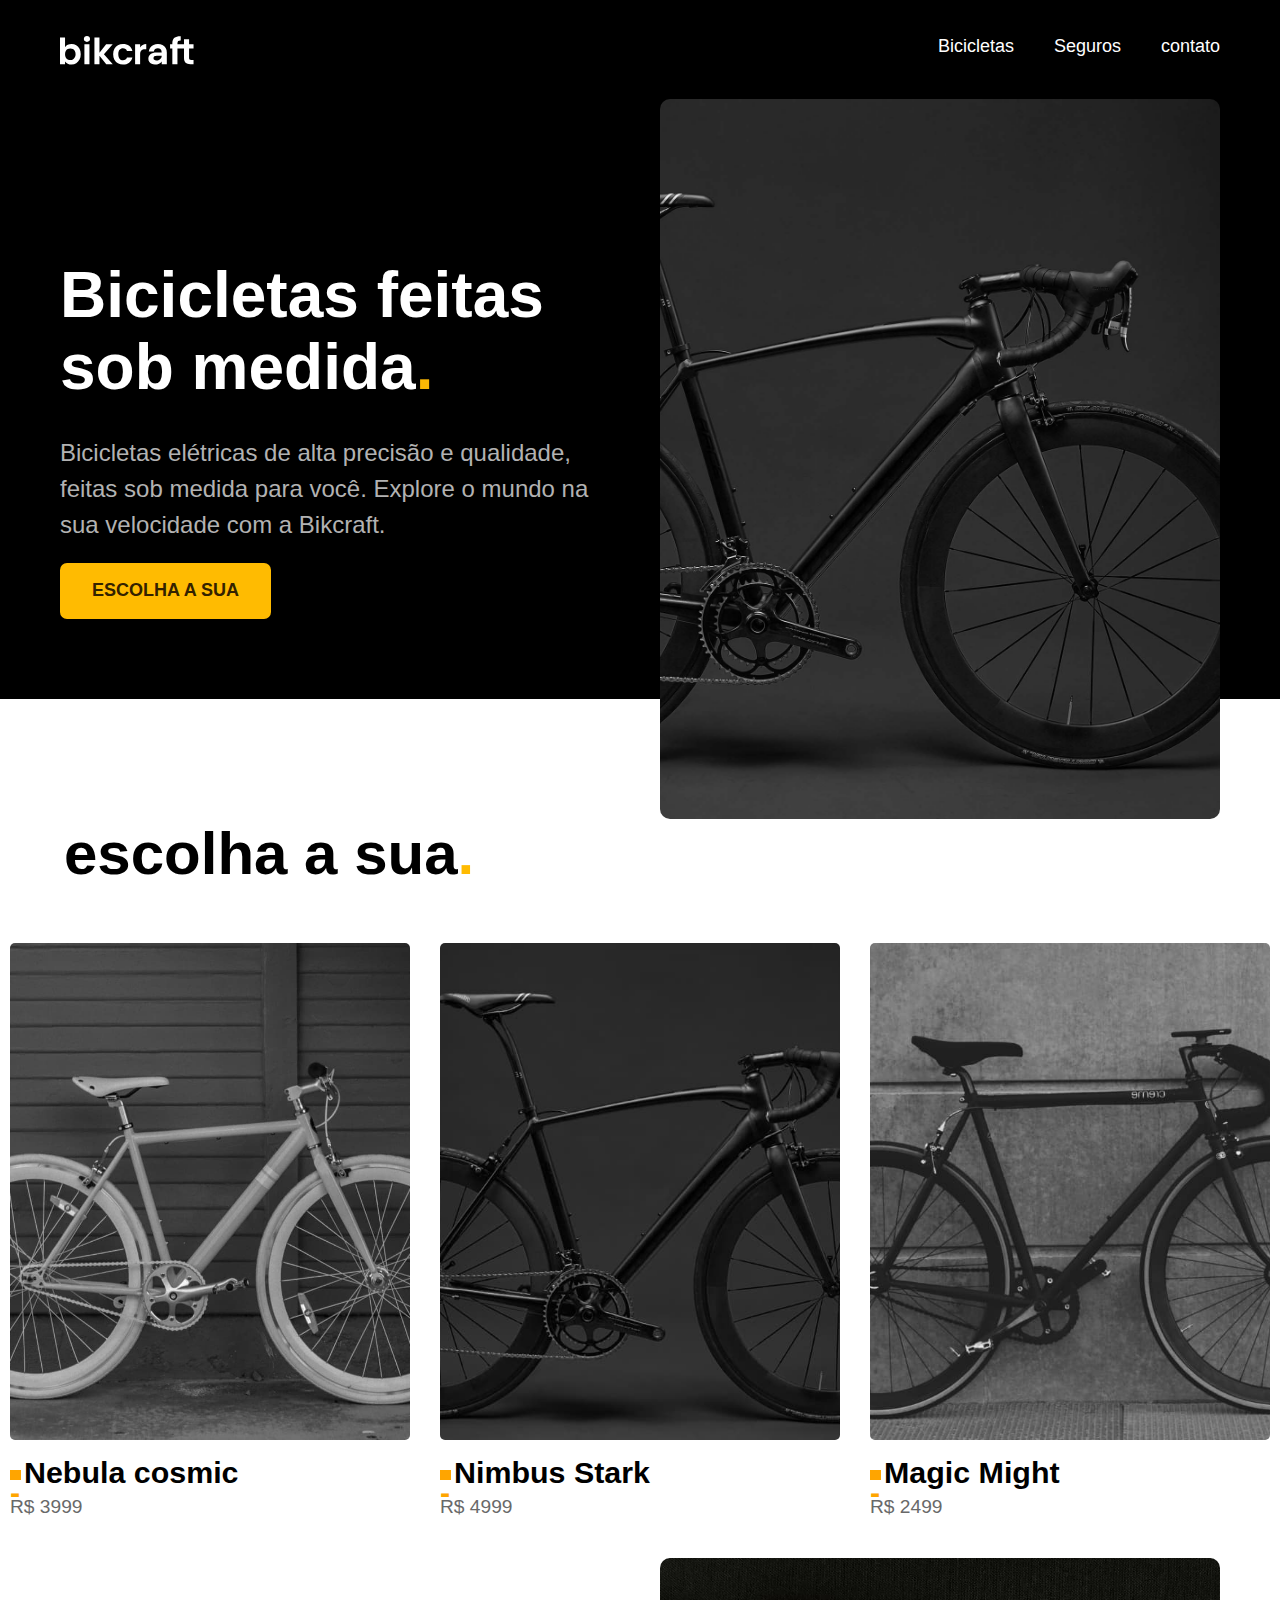
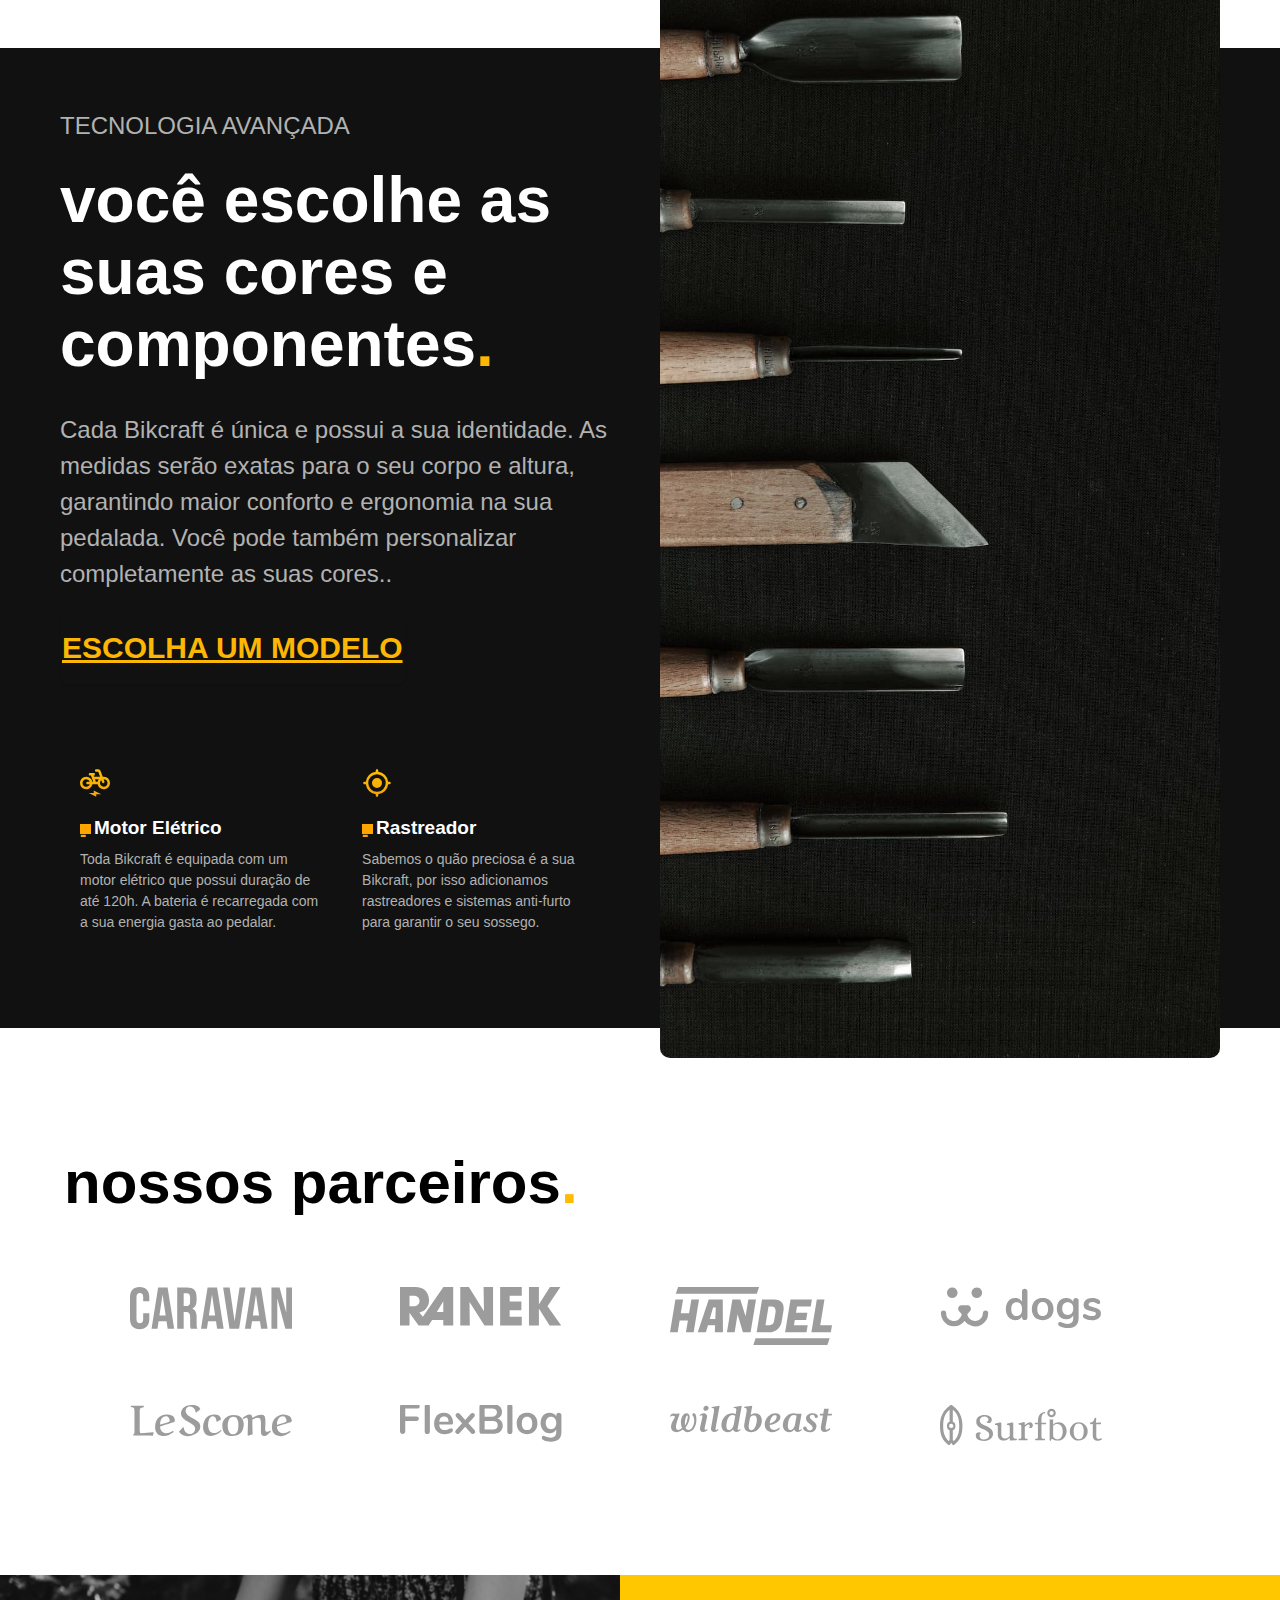
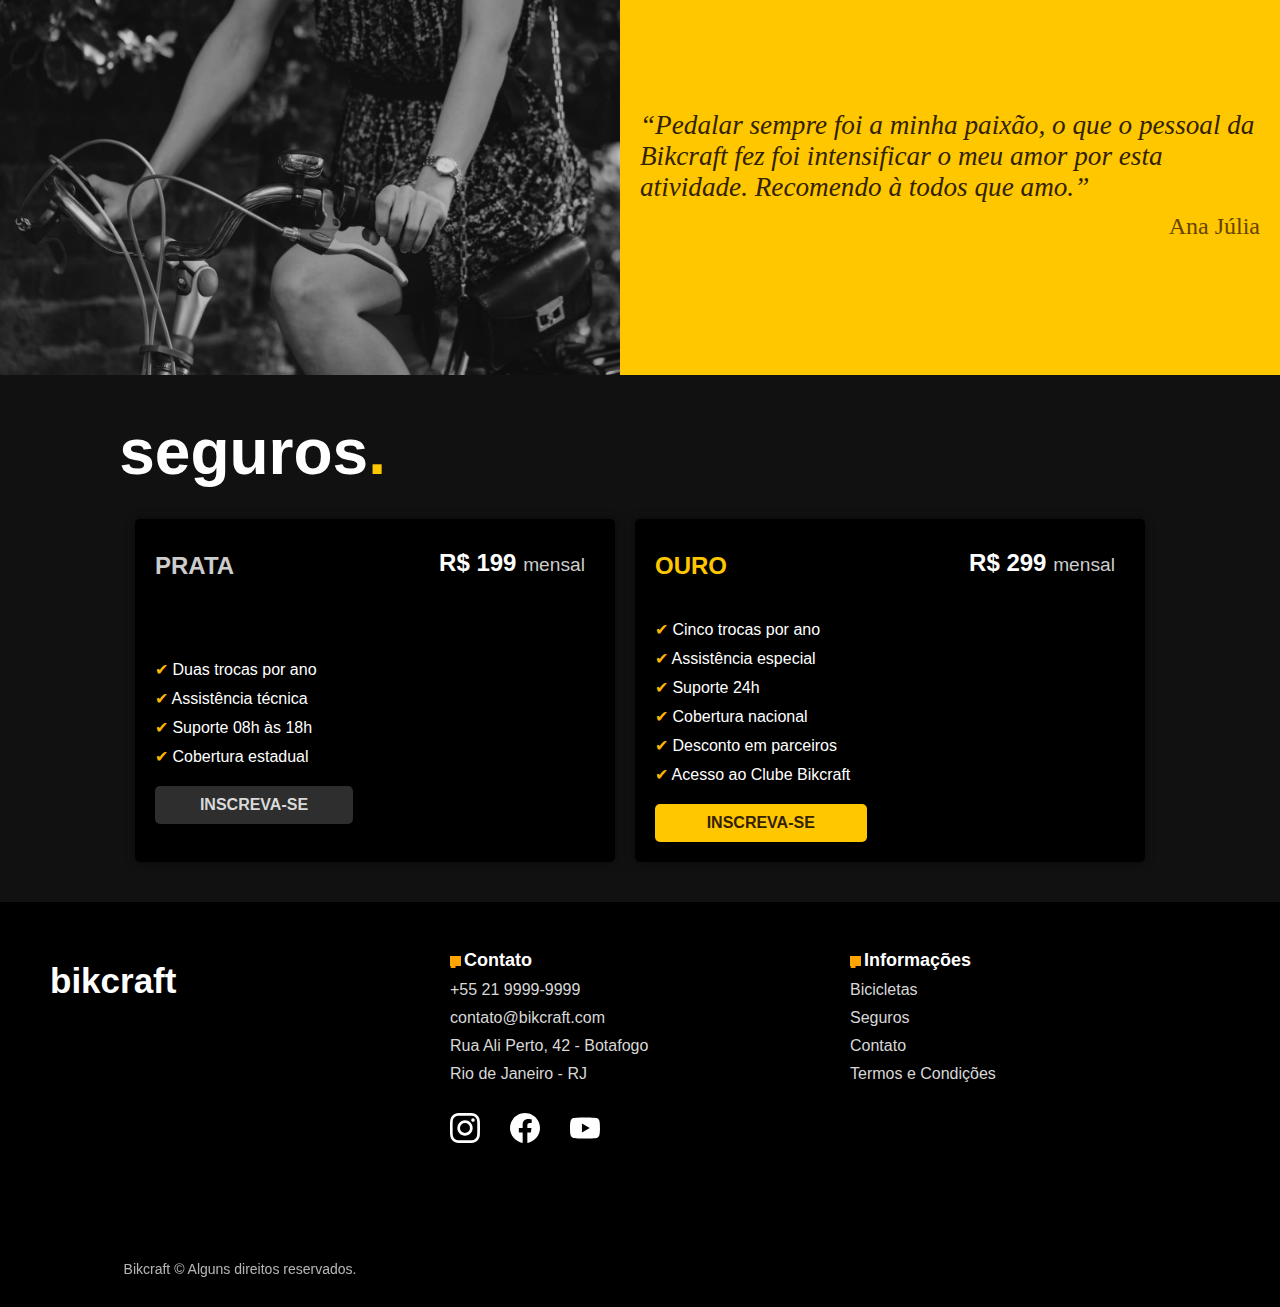
==== commit ad5ff7d8: "Update index.html" ====
--- a/index.html
+++ b/index.html
@@ -14,9 +14,9 @@
             </a>
             <nav aria-label="primaria">
                 <ul class="headermenu">
-                    <li><a href="">Bicicletas</a></li>
+                    <li><a href="bicicletas.html">Bicicletas</a></li>
                     <li><a href="">Seguros</a></li>
-                    <li><a href="">contato</a></li>
+                    <li><a href="contato.html">contato</a></li>
                 </ul>
             </nav>
         </div>
@@ -26,7 +26,7 @@
             <div class="introduce-content">
             <h1>Bicicletas feitas sob medida<span>.</span></h1>
             <p>Bicicletas elétricas de alta precisão e qualidade, feitas sob medida para você. Explore o mundo na sua velocidade com a Bikcraft.</p>
-            <a href="">Escolha a sua</a>
+            <a href="bicicletas.html">Escolha a sua</a>
             </div>
             <div>
             <img src="imgs/introducao.jpg" alt="bicicleta preta">
--- a/style.css
+++ b/style.css
@@ -406,41 +406,206 @@
 }
 
 .depoimento {
-    display: flex; 
-    align-items: center; /* Centraliza verticalmente os itens */
-    justify-content: space-between; /* Espaço entre a imagem e o depoimento */
+    display: flex;
+    align-items: center;
+    height: 400px;
     width: 100%;
-    height: 400px;
-    background-color: orange;
-    padding: 20px; /* Espaçamento interno */
-    box-sizing: border-box; /* Inclui padding no tamanho total */
-    gap: 20px; /* Espaçamento entre a imagem e o depoimento */
+    background-color: #ffc700; 
+    color: #000; 
 }
 
 .depoimento figure {
-    flex: 1; 
-    margin: 0; 
-    height: 100%; 
+    width: 50%;
+    height: 100%;
+    margin: 0;
+    overflow: hidden;
 }
 
 .depoimento img {
-    width: 100%; 
-    height: 100%; 
+    width: 100%;
+    height: 100%;
     object-fit: cover; 
-
+    filter: grayscale(100%);
+}
+
+.depoimento .texto {
+    width: 50%; 
+    padding: 20px;
+    display: flex;
+    flex-direction: column;
+    justify-content: center; 
+    font-family: cursive;
+    color: #332200;
 }
 
 .depoimento p {
-    flex: 1; /* Ocupa 50% do espaço */
-    font-size: 18px; /* Ajusta o tamanho da fonte */
-    line-height: 1.5; /* Espaçamento entre linhas */
-    color: #111111; /* Cor do texto */
-    margin: 0 0 10px; /* Margem inferior para separar do nome */
+    font-style: italic;
+    font-size: 1.7em;
+    margin-bottom: 10px;
 }
 
 .depoimento h1 {
-    font-size: 20px; /* Ajusta o tamanho do nome */
-    color: #333333; /* Cor mais escura para contraste */
-    margin: 0; /* Remove margem padrão */
-    text-align: left; /* Alinha o nome à esquerda */
-}
+    font-size: 1.5em;
+    font-weight: normal;
+    text-align: right;
+    font-family:cursive;
+    color: #664400;
+}
+
+
+@media (max-width: 768px) {
+    .depoimento {
+        flex-direction: column; 
+        height: auto; 
+    }
+
+    .depoimento figure {
+        width: 100%; 
+        height: 200px;
+    }
+
+    .depoimento .texto {
+        width: 100%; 
+        text-align: center; 
+        padding: 15px;
+    }
+
+    .depoimento h1 {
+        text-align: center;
+    }
+}
+
+
+.planos {
+    margin: 0;
+    font-family: Arial, sans-serif;
+    background-color: #111111;
+    color: #fff;
+}
+
+.planos {
+    text-align: center;
+    padding: 40px 20px;
+}
+
+.titulo {
+    font-size: 4em;
+    text-align: start;
+    margin-bottom: 30px;
+    color: #fff;
+    margin-left: 8%;
+}
+
+.titulo span {
+    color: #ffc700;
+}
+
+.container {
+    display: flex;
+    justify-content: center;
+    gap: 20px;
+    flex-wrap: wrap;
+}
+
+.plano.prata {
+    background-color: #000;
+    padding: 20px;
+    border-radius: 5px;
+    width: 440px;
+    box-shadow: 0 0 10px rgba(0, 0, 0, 0.5);
+    text-align: left;
+}
+
+.plano.ouro {
+    background-color: #000;
+    padding: 20px;
+    border-radius: 5px;
+    width: 470px;
+    box-shadow: 0 0 10px rgba(0, 0, 0, 0.5);
+    text-align: left;
+}
+
+.plano h2 {
+    font-size: 1.5em;
+    margin-bottom: 15px;
+}
+
+.plano.prata h2 {
+    color: #ccc;
+    margin-top: -35px;
+    margin-bottom: 80px;
+}
+
+.plano.ouro h2 {
+    color: #ffc700;
+    margin-top: -35px;
+    margin-bottom:40px;
+}
+
+.plano ul {
+    list-style: none;
+    padding: 0;
+    margin: 0 0 20px 0;
+}
+
+.plano ul li {
+    margin-bottom: 10px;
+    font-size: 1em;
+}
+
+.plano ul li span{
+    color: #FBB704;
+}
+
+.preco {
+    font-size: 1.5em;
+    font-weight: bold;
+    margin: 10px;
+    text-align: end;
+}
+
+.preco span {
+    font-size: 0.8em;
+    font-weight: normal;
+    color: #ccc;
+}
+
+.botao {
+    display: block;
+    width: 45%;
+    padding: 10px;
+    font-size: 1em;
+    color: #dadada;
+    background-color:#2E2E2E;
+    border: none;
+    border-radius: 5px;
+    cursor: pointer;
+    text-transform: uppercase;
+    font-weight: bold;
+}
+
+.botao:hover {
+    background-color: #1b1b1b;
+}
+
+.botao.destaque {
+    background-color: #ffc700;
+    color: #332200;
+}
+
+.botao.destaque:hover {
+    background-color: #e6b800;
+}
+
+/* Responsividade */
+@media (max-width: 768px) {
+    .container {
+        flex-direction: column;
+        align-items: center;
+    }
+
+    .plano {
+        width: 100%;
+        max-width: 400px;
+    }
+}
--- a/footer.css
+++ b/footer.css
@@ -0,0 +1,71 @@
+.footer {
+    background-color: #000;
+    color: #fff;
+    padding: 20px 0;
+    font-family: Arial, sans-serif;
+  }
+  
+  .container2 {
+    display: flex;
+    justify-content: space-between;
+    flex-wrap: wrap;
+    max-width: 1200px;
+    margin: 0 auto;
+    padding: 0 15px;
+  }
+  
+  .footer-section {
+    flex: 1 1 30%;
+    margin: 10px;
+  }
+  
+  .footer-logo {
+    font-size: 35px;
+    font-weight: bold;
+    margin-bottom: 260px;
+  }
+  
+  .footer-section h3 {
+    font-size: 18px;
+    margin-bottom: 10px;
+  }
+  
+  .footer-section ul {
+    list-style: none;
+    padding: 0;
+    
+  }
+  
+  .footer-section ul li {
+    margin-bottom: 5px;
+    color:#d8d8d8 ;
+    margin-bottom: 10px;
+  }
+  
+  .footer-section ul li a {
+    color: #d8d8d8;
+    text-decoration: none;
+  }
+  
+  .footer-section ul li a:hover {
+    text-decoration: underline;
+  }
+  
+  .social-icons {
+    display: flex;
+    gap: 30px;
+    margin-top: 30px;
+  }
+  
+  .social-icons a img {
+    width: 30px;
+    height: 30px;
+  }
+  
+  .footer p {
+    font-size: 14px;
+    margin-top: 20px;
+    text-align: center;
+    opacity: 0.7;
+  }
+  
